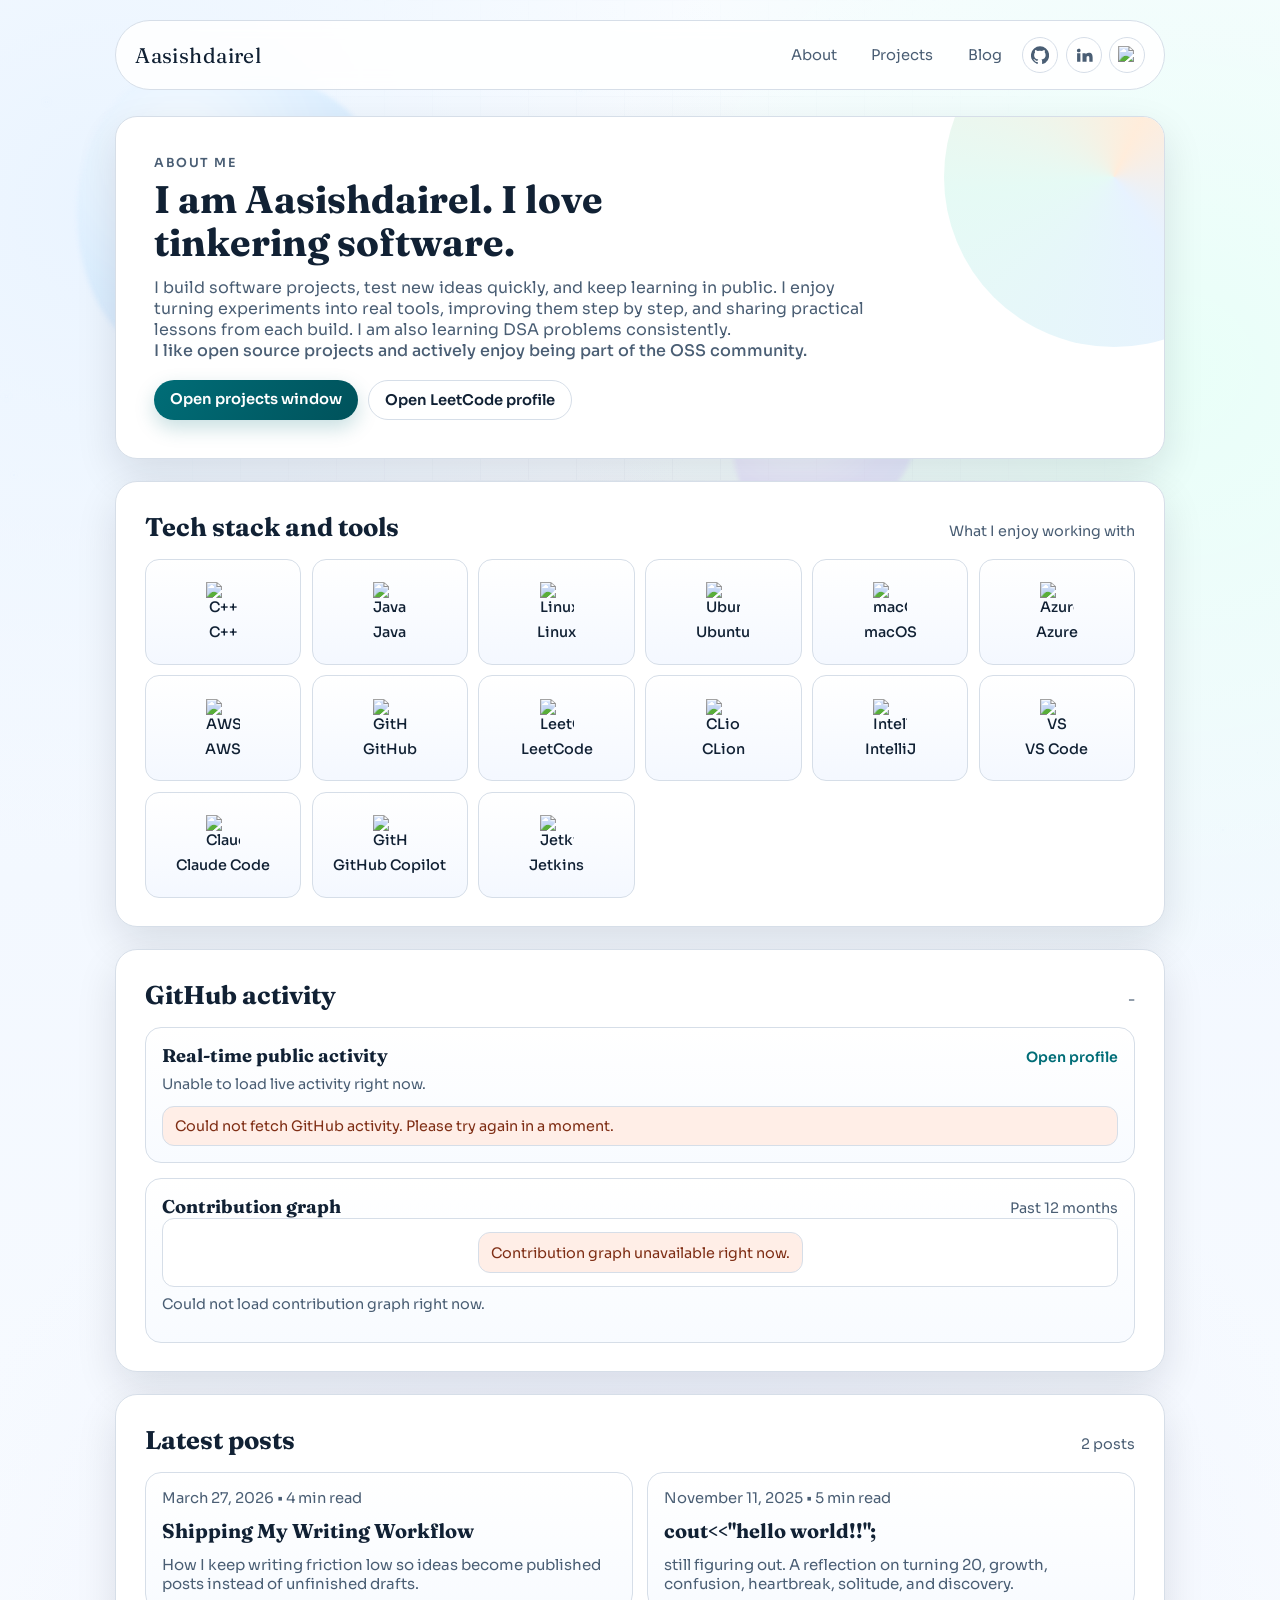
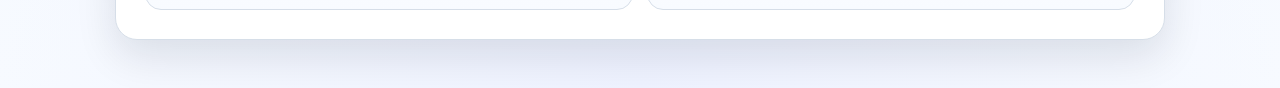
==== index.html @ b666dc1e "Initial portfolio and blog website" ====
<!doctype html>
<html lang="en">
  <head>
    <meta charset="UTF-8" />
    <meta name="viewport" content="width=device-width, initial-scale=1.0" />
    <title>Aasishdairel | Portfolio & Blog</title>
    <meta
      name="description"
      content="Aasishdairel - technology projects, experiments, blog writing, and learning DSA problems."
    />
    <link rel="preconnect" href="https://fonts.googleapis.com" />
    <link rel="preconnect" href="https://fonts.gstatic.com" crossorigin />
    <link
      href="https://fonts.googleapis.com/css2?family=Fraunces:opsz,wght@9..144,500;9..144,700&family=Sora:wght@400;500;600&display=swap"
      rel="stylesheet"
    />
    <link rel="icon" type="image/svg+xml" href="assets/favicon.svg" />
    <link rel="stylesheet" href="assets/styles.css" />
  </head>
  <body>
    <div class="bg-grid" aria-hidden="true"></div>
    <header class="site-header">
      <a class="brand" href="index.html">Aasishdairel</a>
      <div class="header-actions">
        <nav class="top-nav" aria-label="Main navigation">
          <a href="#about">About</a>
          <a href="projects.html" target="_blank" rel="noopener noreferrer">Projects</a>
          <a href="blog.html" target="_blank" rel="noopener noreferrer">Blog</a>
        </nav>
        <div class="profile-links" aria-label="Social profiles">
          <a
            class="icon-link"
            href="https://github.com/AasishDairelSahayaGrinspan"
            target="_blank"
            rel="noopener noreferrer"
            aria-label="GitHub profile"
            title="GitHub"
          >
            <svg viewBox="0 0 24 24" aria-hidden="true">
              <path d="M12 0.5a12 12 0 0 0-3.8 23.4c0.6 0.1 0.8-0.3 0.8-0.6v-2.1c-3.4 0.7-4.1-1.4-4.1-1.4-0.5-1.4-1.3-1.8-1.3-1.8-1.1-0.8 0.1-0.8 0.1-0.8 1.2 0.1 1.8 1.2 1.8 1.2 1.1 1.8 2.8 1.3 3.5 1 0.1-0.8 0.4-1.3 0.7-1.6-2.7-0.3-5.5-1.3-5.5-5.9 0-1.3 0.5-2.4 1.2-3.2-0.1-0.3-0.5-1.6 0.1-3.2 0 0 1-0.3 3.3 1.2a11.3 11.3 0 0 1 6 0c2.3-1.5 3.3-1.2 3.3-1.2 0.7 1.7 0.3 2.9 0.2 3.2 0.8 0.9 1.2 2 1.2 3.2 0 4.6-2.8 5.6-5.5 5.9 0.4 0.4 0.8 1.1 0.8 2.3v3.3c0 0.3 0.2 0.7 0.8 0.6A12 12 0 0 0 12 0.5z"/>
            </svg>
          </a>
          <a
            class="icon-link"
            href="https://linkedin.com/in/aasishdairel"
            target="_blank"
            rel="noopener noreferrer"
            aria-label="LinkedIn profile"
            title="LinkedIn"
          >
            <svg viewBox="0 0 24 24" aria-hidden="true">
              <path d="M4.98 3.5A2.49 2.49 0 1 0 5 8.48 2.49 2.49 0 0 0 4.98 3.5zM2.8 9.5h4.4V21H2.8V9.5zm7.2 0h4.2v1.6h0.1c0.6-1.1 2-2.2 4.1-2.2 4.3 0 5.1 2.8 5.1 6.4V21h-4.4v-5c0-1.2 0-2.8-1.7-2.8s-2 1.3-2 2.7V21H10V9.5z"/>
            </svg>
          </a>
          <a
            class="icon-link"
            href="https://leetcode.com/u/AasishDairel/"
            target="_blank"
            rel="noopener noreferrer"
            aria-label="LeetCode profile"
            title="LeetCode"
          >
            <img src="https://cdn.simpleicons.org/leetcode/112134" alt="LeetCode logo" loading="lazy" />
          </a>
        </div>
      </div>
    </header>

    <main class="page shell">
      <section id="about" class="hero reveal">
        <p class="eyebrow">About me</p>
        <h1>I am Aasishdairel. I love tinkering software.</h1>
        <p>
          I build software projects, test new ideas quickly, and keep learning in public. I enjoy turning experiments into real tools, improving them step by step, and sharing practical lessons from each build. I am also learning DSA problems consistently.
        </p>
        <p class="about-note">
          I like open source projects and actively enjoy being part of the OSS community.
        </p>
        <div class="hero-actions">
          <a class="hero-cta" href="projects.html" target="_blank" rel="noopener noreferrer">Open projects window</a>
          <a class="hero-cta ghost" href="https://leetcode.com/u/AasishDairel/" target="_blank" rel="noopener noreferrer">Open LeetCode profile</a>
        </div>
      </section>

      <section class="tech-stack-section reveal" aria-labelledby="tech-stack-title">
        <div class="section-title-row">
          <h2 id="tech-stack-title">Tech stack and tools</h2>
          <span class="post-count">What I enjoy working with</span>
        </div>
        <div class="stack-list" role="list" aria-label="Tech stack">
          <article class="stack-item" role="listitem">
            <img src="https://cdn.jsdelivr.net/gh/devicons/devicon/icons/cplusplus/cplusplus-original.svg" alt="C++ logo" loading="lazy" />
            <span>C++</span>
          </article>
          <article class="stack-item" role="listitem">
            <img src="https://cdn.jsdelivr.net/gh/devicons/devicon/icons/java/java-original.svg" alt="Java logo" loading="lazy" />
            <span>Java</span>
          </article>
          <article class="stack-item" role="listitem">
            <img src="https://cdn.jsdelivr.net/gh/devicons/devicon/icons/linux/linux-original.svg" alt="Linux logo" loading="lazy" />
            <span>Linux</span>
          </article>
          <article class="stack-item" role="listitem">
            <img src="https://cdn.jsdelivr.net/gh/devicons/devicon/icons/ubuntu/ubuntu-original.svg" alt="Ubuntu logo" loading="lazy" />
            <span>Ubuntu</span>
          </article>
          <article class="stack-item" role="listitem">
            <img src="https://cdn.jsdelivr.net/gh/devicons/devicon/icons/apple/apple-original.svg" alt="macOS logo" loading="lazy" />
            <span>macOS</span>
          </article>
          <article class="stack-item" role="listitem">
            <img src="https://cdn.jsdelivr.net/gh/devicons/devicon/icons/azure/azure-original.svg" alt="Azure logo" loading="lazy" />
            <span>Azure</span>
          </article>
          <article class="stack-item" role="listitem">
            <img src="https://upload.wikimedia.org/wikipedia/commons/9/93/Amazon_Web_Services_Logo.svg" alt="AWS logo" loading="lazy" />
            <span>AWS</span>
          </article>
          <article class="stack-item" role="listitem">
            <img src="https://cdn.jsdelivr.net/gh/devicons/devicon/icons/github/github-original.svg" alt="GitHub logo" loading="lazy" />
            <span>GitHub</span>
          </article>
          <article class="stack-item" role="listitem">
            <img src="https://cdn.simpleicons.org/leetcode" alt="LeetCode logo" loading="lazy" />
            <span>LeetCode</span>
          </article>
          <article class="stack-item" role="listitem">
            <img src="https://cdn.jsdelivr.net/gh/devicons/devicon/icons/clion/clion-original.svg" alt="CLion logo" loading="lazy" />
            <span>CLion</span>
          </article>
          <article class="stack-item" role="listitem">
            <img src="https://cdn.jsdelivr.net/gh/devicons/devicon/icons/intellij/intellij-original.svg" alt="IntelliJ IDEA logo" loading="lazy" />
            <span>IntelliJ</span>
          </article>
          <article class="stack-item" role="listitem">
            <img src="https://cdn.jsdelivr.net/gh/devicons/devicon/icons/vscode/vscode-original.svg" alt="VS Code logo" loading="lazy" />
            <span>VS Code</span>
          </article>
          <article class="stack-item" role="listitem">
            <img src="https://cdn.simpleicons.org/claude" alt="Claude Code logo" loading="lazy" />
            <span>Claude Code</span>
          </article>
          <article class="stack-item" role="listitem">
            <img src="https://cdn.simpleicons.org/githubcopilot" alt="GitHub Copilot logo" loading="lazy" />
            <span>GitHub Copilot</span>
          </article>
          <article class="stack-item" role="listitem">
            <img src="https://cdn.jsdelivr.net/gh/devicons/devicon/icons/jenkins/jenkins-original.svg" alt="Jetkins logo" loading="lazy" />
            <span>Jetkins</span>
          </article>
        </div>
      </section>

      <section class="github-section reveal" aria-labelledby="github-section-title">
        <div class="section-title-row">
          <h2 id="github-section-title">GitHub activity</h2>
          <span id="github-activity-total" class="post-count">-</span>
        </div>

        <div class="github-grid">
          <article class="github-card">
            <div class="github-card-head">
              <h3>Real-time public activity</h3>
              <a href="https://github.com/AasishDairelSahayaGrinspan" target="_blank" rel="noopener noreferrer">Open profile</a>
            </div>
            <p id="github-activity-status" class="github-status">Loading latest public GitHub events...</p>
            <ul id="github-activity-list" class="github-activity-list" aria-live="polite"></ul>
          </article>

          <article class="github-card">
            <div class="github-card-head">
              <h3>Contribution graph</h3>
              <span id="github-contrib-total" class="post-count">Past 12 months</span>
            </div>
            <div id="github-graph" class="github-graph" role="img" aria-label="GitHub contribution heatmap"></div>
            <p id="github-graph-status" class="github-status">Loading contribution graph...</p>
          </article>
        </div>
      </section>

      <section class="post-list-section reveal" aria-labelledby="latest-posts-title">
        <div class="section-title-row">
          <h2 id="latest-posts-title">Latest posts</h2>
          <span id="post-count" class="post-count"></span>
        </div>

        <div id="post-list" class="post-list" aria-live="polite"></div>
      </section>
    </main>

    <script src="assets/effects.js" defer></script>
    <script src="assets/blog.js" defer></script>
    <script src="assets/github-activity.js" defer></script>
  </body>
</html>
---- assets/styles.css ----
:root {
  --bg: #ffffff;
  --bg-soft: #f7f9fc;
  --ink: #112134;
  --ink-soft: #4a5e74;
  --accent: #006d77;
  --accent-2: #f28f3b;
  --line: #d6dee8;
  --card: #ffffff;
  --shadow: 0 16px 42px rgba(9, 22, 39, 0.11);
  --radius: 22px;
}

* {
  box-sizing: border-box;
}

html,
body {
  margin: 0;
  min-height: 100%;
}

body {
  font-family: "Sora", sans-serif;
  color: var(--ink);
  background: radial-gradient(circle at 8% 12%, #eaf4ff 0%, transparent 34%),
    radial-gradient(circle at 92% 22%, #e9fff8 0%, transparent 35%),
    radial-gradient(circle at 50% 100%, #eef2ff 0%, transparent 40%),
    linear-gradient(180deg, #f9fcff 0%, #f3f8ff 52%, #f8fbff 100%);
  overflow-x: hidden;
}

.bg-grid {
  position: fixed;
  inset: 0;
  background-image: linear-gradient(var(--line) 1px, transparent 1px),
    linear-gradient(90deg, var(--line) 1px, transparent 1px);
  background-size: 48px 48px;
  opacity: 0.2;
  mask-image: radial-gradient(circle at center, black, transparent 70%);
  pointer-events: none;
  z-index: -3;
}

.bg-stars {
  position: fixed;
  inset: 0;
  pointer-events: none;
  z-index: -2;
}

.bg-star {
  position: absolute;
  width: var(--star-size);
  height: var(--star-size);
  border-radius: 50%;
  background: radial-gradient(circle, #ffffff 0%, #d8ebff 65%, transparent 100%);
  box-shadow: 0 0 6px rgba(200, 226, 255, 0.7), 0 0 10px rgba(162, 208, 255, 0.38);
  opacity: 0.2;
  animation: star-twinkle var(--star-duration) ease-in-out infinite;
  animation-delay: var(--star-delay);
}

@keyframes star-twinkle {
  0%,
  100% {
    opacity: 0.14;
    transform: scale(0.9);
  }
  50% {
    opacity: 0.85;
    transform: scale(1.5);
  }
}

.bg-3d-scene {
  position: fixed;
  inset: 0;
  pointer-events: none;
  perspective: 1200px;
  transform-style: preserve-3d;
  z-index: -1;
  transition: transform 220ms ease-out;
  will-change: transform;
}

.bg-shape {
  position: absolute;
  width: var(--shape-size);
  height: var(--shape-size);
  opacity: 0.56;
  --shape-rotation: 0deg;
  animation: shape-drift var(--shape-duration) ease-in-out infinite;
  animation-delay: var(--shape-delay);
}

.bg-orb {
  border-radius: 40% 60% 65% 35% / 50% 35% 65% 50%;
  background: radial-gradient(circle at 35% 30%, #ffffff 0%, var(--shape-color) 55%, color-mix(in srgb, var(--shape-color), #b8d7ff 30%) 100%);
  filter: blur(2px);
}

.bg-prism {
  background: linear-gradient(135deg, color-mix(in srgb, var(--shape-color), #ffffff 35%) 0%, var(--shape-color) 45%, color-mix(in srgb, var(--shape-color), #9cc3ff 22%) 100%);
  border-radius: 22% 36% 20% 42%;
  box-shadow: inset -18px -16px 28px rgba(255, 255, 255, 0.45);
  --shape-rotation: 18deg;
}

.bg-ring {
  border-radius: 50%;
  border: 20px solid color-mix(in srgb, var(--shape-color), #ffffff 22%);
  background: radial-gradient(circle, transparent 42%, color-mix(in srgb, var(--shape-color), #ffffff 55%) 58%, transparent 64%);
  opacity: 0.42;
}

.bg-diamond {
  width: calc(var(--shape-size) * 0.82);
  height: calc(var(--shape-size) * 0.82);
  --shape-rotation: 45deg;
  border-radius: 16px;
  background: linear-gradient(145deg, color-mix(in srgb, var(--shape-color), #ffffff 58%) 0%, color-mix(in srgb, var(--shape-color), #8cb9ff 26%) 100%);
  box-shadow: 0 14px 28px rgba(76, 118, 166, 0.22);
}

@keyframes shape-drift {
  0% {
    transform: translate3d(0, 0, -30px) rotate(var(--shape-rotation));
  }
  50% {
    transform: translate3d(0, -22px, 36px) rotate(calc(var(--shape-rotation) + 14deg));
  }
  100% {
    transform: translate3d(0, 0, -30px) rotate(calc(var(--shape-rotation) + 360deg));
  }
}

.cursor-ready,
.cursor-ready a,
.cursor-ready button,
.cursor-ready input,
.cursor-ready textarea,
.cursor-ready select {
  cursor: none;
}

.cursor-dot,
.cursor-ring {
  position: fixed;
  top: 0;
  left: 0;
  pointer-events: none;
  z-index: 1000;
  opacity: 0;
  transform: translate3d(-100px, -100px, 0);
  transition: opacity 180ms ease;
  will-change: transform;
}

.cursor-dot {
  width: 8px;
  height: 8px;
  border-radius: 50%;
  background: #0c2c4e;
  margin-left: -4px;
  margin-top: -4px;
}

.cursor-ring {
  width: 34px;
  height: 34px;
  border-radius: 50%;
  border: 1.5px solid color-mix(in srgb, var(--accent), #1b395c 26%);
  margin-left: -17px;
  margin-top: -17px;
  transition: opacity 180ms ease, width 180ms ease, height 180ms ease, margin 180ms ease, border-color 180ms ease;
}

.cursor-dot.is-visible,
.cursor-ring.is-visible {
  opacity: 1;
}

.cursor-ring.is-hover {
  width: 46px;
  height: 46px;
  margin-left: -23px;
  margin-top: -23px;
  border-color: color-mix(in srgb, var(--accent-2), #db7d1d 22%);
}

.site-header {
  width: min(1050px, calc(100vw - 2.5rem));
  margin: 1.25rem auto 0;
  padding: 1rem 1.2rem;
  display: flex;
  align-items: center;
  justify-content: space-between;
  border: 1px solid var(--line);
  border-radius: 999px;
  background: color-mix(in oklab, white 88%, transparent);
  backdrop-filter: blur(8px);
}

.header-actions {
  display: flex;
  align-items: center;
  gap: 0.6rem;
}

.brand {
  font-family: "Fraunces", serif;
  font-size: 1.32rem;
  text-decoration: none;
  color: var(--ink);
  letter-spacing: 0.02em;
}

.tagline,
.back-link,
.post-meta {
  color: var(--ink-soft);
  font-size: 0.92rem;
}

.top-nav {
  display: flex;
  align-items: center;
  gap: 0.85rem;
}

.top-nav a {
  text-decoration: none;
  color: var(--ink-soft);
  font-size: 0.92rem;
  padding: 0.4rem 0.6rem;
  border-radius: 999px;
  border: 1px solid transparent;
  transition: border-color 140ms ease, color 140ms ease, background-color 140ms ease;
}

.top-nav a:hover {
  color: var(--ink);
  border-color: var(--line);
  background: var(--bg-soft);
}

.profile-links {
  display: flex;
  align-items: center;
  gap: 0.45rem;
}

.icon-link {
  width: 36px;
  height: 36px;
  display: inline-flex;
  align-items: center;
  justify-content: center;
  border-radius: 999px;
  border: 1px solid var(--line);
  color: var(--ink-soft);
  background: white;
  text-decoration: none;
}

.icon-link svg {
  width: 18px;
  height: 18px;
  fill: currentColor;
}

.icon-link img {
  width: 18px;
  height: 18px;
  object-fit: contain;
}

.icon-link:hover {
  color: var(--ink);
  border-color: var(--accent);
  background: var(--bg-soft);
}

.back-link {
  text-decoration: none;
  border-bottom: 1px dashed var(--accent-2);
  padding-bottom: 0.12rem;
}

.shell {
  width: min(1050px, calc(100vw - 2.5rem));
  margin: 1.6rem auto 3rem;
}

.hero,
.post-list-section,
.post-shell {
  border: 1px solid var(--line);
  border-radius: var(--radius);
  background: var(--card);
  box-shadow: var(--shadow);
}

.hero {
  padding: clamp(1.5rem, 3vw, 2.6rem);
  position: relative;
  isolation: isolate;
  overflow: clip;
}

.hero::after {
  content: "";
  position: absolute;
  right: -120px;
  top: -110px;
  width: 340px;
  height: 340px;
  background: conic-gradient(from 145deg, #e1efff, #dff9f2, #ffe8d2, #e1efff);
  border-radius: 50%;
  opacity: 0.8;
  z-index: -1;
}

.eyebrow {
  margin: 0;
  font-size: 0.78rem;
  letter-spacing: 0.12em;
  text-transform: uppercase;
  color: var(--accent);
  font-weight: 600;
}

.hero h1 {
  font-family: "Fraunces", serif;
  margin: 0.45rem 0 0.8rem;
  font-size: clamp(1.7rem, 3vw, 3rem);
  line-height: 1.12;
  max-width: 22ch;
}

.hero p {
  margin: 0;
  max-width: 62ch;
  color: var(--ink-soft);
}

.about-note {
  margin-top: 0.8rem;
  font-weight: 500;
  color: var(--ink);
}

.hero-cta {
  margin-top: 1.2rem;
  display: inline-flex;
  text-decoration: none;
  color: white;
  background: linear-gradient(120deg, var(--accent) 0%, #00525b 100%);
  border-radius: 999px;
  padding: 0.62rem 1rem;
  font-size: 0.92rem;
  font-weight: 600;
  box-shadow: 0 8px 20px rgba(0, 109, 119, 0.22);
}

.hero-actions {
  margin-top: 1.2rem;
  display: flex;
  flex-wrap: wrap;
  gap: 0.6rem;
}

.hero-actions .hero-cta {
  margin-top: 0;
}

.hero-cta.ghost {
  color: var(--ink);
  background: white;
  border: 1px solid var(--line);
  box-shadow: none;
}

.projects-section {
  margin-top: 1.35rem;
  padding: clamp(1.1rem, 2.5vw, 1.8rem);
  border: 1px solid var(--line);
  border-radius: var(--radius);
  background: var(--card);
  box-shadow: var(--shadow);
}

.tech-stack-section {
  margin-top: 1.35rem;
  padding: clamp(1.1rem, 2.5vw, 1.8rem);
  border: 1px solid var(--line);
  border-radius: var(--radius);
  background: var(--card);
  box-shadow: var(--shadow);
}

.github-section {
  margin-top: 1.35rem;
  padding: clamp(1.1rem, 2.5vw, 1.8rem);
  border: 1px solid var(--line);
  border-radius: var(--radius);
  background: var(--card);
  box-shadow: var(--shadow);
}

.github-grid {
  margin-top: 1rem;
  display: grid;
  grid-template-columns: 1fr;
  gap: 0.95rem;
}

.github-card {
  border: 1px solid var(--line);
  border-radius: 16px;
  padding: 1rem;
  background: linear-gradient(180deg, #ffffff 0%, #f8fbff 100%);
}

.github-card-head {
  display: flex;
  justify-content: space-between;
  align-items: baseline;
  gap: 0.75rem;
}

.github-card-head h3 {
  margin: 0;
  font-family: "Fraunces", serif;
  font-size: 1.15rem;
}

.github-card-head a {
  color: var(--accent);
  font-size: 0.88rem;
  text-decoration: none;
  font-weight: 600;
}

.github-status {
  margin: 0.5rem 0 0.8rem;
  color: var(--ink-soft);
  font-size: 0.9rem;
}

.github-activity-list {
  list-style: none;
  margin: 0;
  padding: 0;
  display: grid;
  gap: 0.55rem;
}

.gh-item,
.gh-item-error {
  border: 1px solid var(--line);
  border-radius: 12px;
  background: white;
  padding: 0.65rem 0.75rem;
}

.gh-item p,
.gh-item-error {
  margin: 0;
  color: var(--ink);
  font-size: 0.9rem;
}

.gh-item a {
  display: inline-block;
  margin-top: 0.25rem;
  text-decoration: none;
  color: var(--accent);
  font-size: 0.82rem;
}

.gh-item span {
  display: block;
  margin-top: 0.18rem;
  color: var(--ink-soft);
  font-size: 0.78rem;
}

.gh-item-error {
  color: #7f2e15;
  background: #ffeee7;
}

.github-graph {
  width: 100%;
  border-radius: 12px;
  border: 1px solid var(--line);
  background: white;
  padding: 0.8rem;
  overflow-x: auto;
  display: grid;
  justify-items: center;
}

.gh-heatmap {
  display: grid;
  grid-template-rows: repeat(7, 11px);
  grid-auto-flow: column;
  grid-auto-columns: 11px;
  gap: 3px;
  width: max-content;
  margin: 0 auto;
}

.gh-day {
  width: 11px;
  height: 11px;
  border-radius: 2px;
  border: 1px solid rgba(27, 57, 92, 0.08);
}

.gh-l0 {
  background: #ebedf0;
}

.gh-l1 {
  background: #9be9a8;
}

.gh-l2 {
  background: #40c463;
}

.gh-l3 {
  background: #30a14e;
}

.gh-l4 {
  background: #216e39;
}

.stack-list {
  margin-top: 1rem;
  display: grid;
  grid-template-columns: repeat(auto-fit, minmax(140px, 1fr));
  gap: 0.65rem;
}

.stack-item {
  display: flex;
  flex-direction: column;
  align-items: center;
  justify-content: center;
  gap: 0.55rem;
  border: 1px solid var(--line);
  border-radius: 14px;
  padding: 0.85rem 0.75rem;
  font-size: 0.9rem;
  color: var(--ink);
  background: linear-gradient(180deg, #ffffff 0%, #f4f8ff 100%);
  font-weight: 500;
  text-align: center;
  min-height: 106px;
}

.stack-item img {
  width: 34px;
  height: 34px;
  object-fit: contain;
}

.stack-item span {
  line-height: 1.1;
}

.project-grid {
  margin-top: 1rem;
  display: grid;
  grid-template-columns: repeat(auto-fit, minmax(220px, 1fr));
  gap: 0.9rem;
}

.project-card {
  border: 1px solid var(--line);
  border-radius: 16px;
  padding: 1rem;
  background: linear-gradient(180deg, #ffffff 0%, #f8fbff 100%);
  display: grid;
  gap: 0.75rem;
}

.project-card h3 {
  margin: 0;
  font-family: "Fraunces", serif;
  font-size: 1.2rem;
}

.project-card p {
  margin: 0;
  font-size: 0.92rem;
  color: var(--ink-soft);
}

.project-card a {
  color: var(--accent);
  text-decoration: none;
  font-size: 0.9rem;
  font-weight: 600;
}

.github-link {
  display: inline-flex;
  align-items: center;
  gap: 0.4rem;
}

.github-link svg {
  width: 17px;
  height: 17px;
  fill: currentColor;
}

.project-card a:hover {
  color: #055961;
}

.post-list-section {
  margin-top: 1.35rem;
  padding: clamp(1.1rem, 2.5vw, 1.8rem);
}

.section-title-row {
  display: flex;
  justify-content: space-between;
  align-items: baseline;
  gap: 1rem;
}

.section-title-row h2 {
  margin: 0;
  font-family: "Fraunces", serif;
  font-size: clamp(1.2rem, 2vw, 1.8rem);
}

.post-count {
  color: var(--ink-soft);
  font-size: 0.9rem;
}

.post-list {
  margin-top: 1rem;
  display: grid;
  grid-template-columns: repeat(auto-fit, minmax(240px, 1fr));
  gap: 0.9rem;
}

.post-card {
  border: 1px solid var(--line);
  border-radius: 16px;
  padding: 1rem;
  background: linear-gradient(180deg, #ffffff 0%, #f8fbff 100%);
  text-decoration: none;
  color: inherit;
  display: grid;
  gap: 0.75rem;
  transform: translateY(8px);
  opacity: 0;
  animation: card-in 0.45s ease forwards;
}

.post-card:hover {
  border-color: var(--accent-2);
}

.post-card h3 {
  margin: 0;
  font-family: "Fraunces", serif;
  font-size: 1.25rem;
  line-height: 1.2;
}

.post-excerpt {
  margin: 0;
  color: var(--ink-soft);
  font-size: 0.94rem;
}

.post-meta {
  margin: 0;
}

.post-shell {
  padding: clamp(1.2rem, 3vw, 2.4rem);
}

.post-title {
  margin: 0.35rem 0 1rem;
  font-family: "Fraunces", serif;
  font-size: clamp(1.7rem, 4vw, 3rem);
  line-height: 1.08;
}

.post-content {
  color: var(--ink);
  line-height: 1.75;
  font-size: 1.02rem;
}

.post-content h2,
.post-content h3 {
  font-family: "Fraunces", serif;
  line-height: 1.2;
  margin-top: 1.7em;
}

.post-content code {
  background: #eef4fc;
  padding: 0.12rem 0.3rem;
  border-radius: 6px;
}

.post-content pre {
  background: #f8fbff;
  border: 1px solid var(--line);
  border-radius: 12px;
  padding: 1rem;
  overflow-x: auto;
}

.post-content blockquote {
  border-left: 4px solid var(--accent);
  margin-left: 0;
  padding-left: 0.9rem;
  color: var(--ink-soft);
}

.error-text {
  color: #8f2d0f;
  background: #ffe6dc;
  border: 1px solid #f2b7a3;
  border-radius: 12px;
  padding: 0.75rem;
}

.reveal {
  opacity: 0;
  transform: translateY(14px);
  animation: reveal 0.55s ease forwards;
}

@keyframes reveal {
  to {
    opacity: 1;
    transform: translateY(0);
  }
}

@keyframes card-in {
  to {
    opacity: 1;
    transform: translateY(0);
  }
}

@media (max-width: 760px) {
  .site-header {
    border-radius: 18px;
    padding: 0.9rem;
    flex-wrap: wrap;
    row-gap: 0.45rem;
  }

  .top-nav {
    width: 100%;
    justify-content: flex-start;
    flex-wrap: wrap;
  }

  .header-actions {
    width: 100%;
    flex-direction: column;
    align-items: flex-start;
    gap: 0.5rem;
  }

  .profile-links {
    width: 100%;
  }

  .post-list,
  .project-grid {
    grid-template-columns: 1fr;
  }

  .stack-list {
    gap: 0.55rem;
    grid-template-columns: repeat(3, minmax(0, 1fr));
  }
}
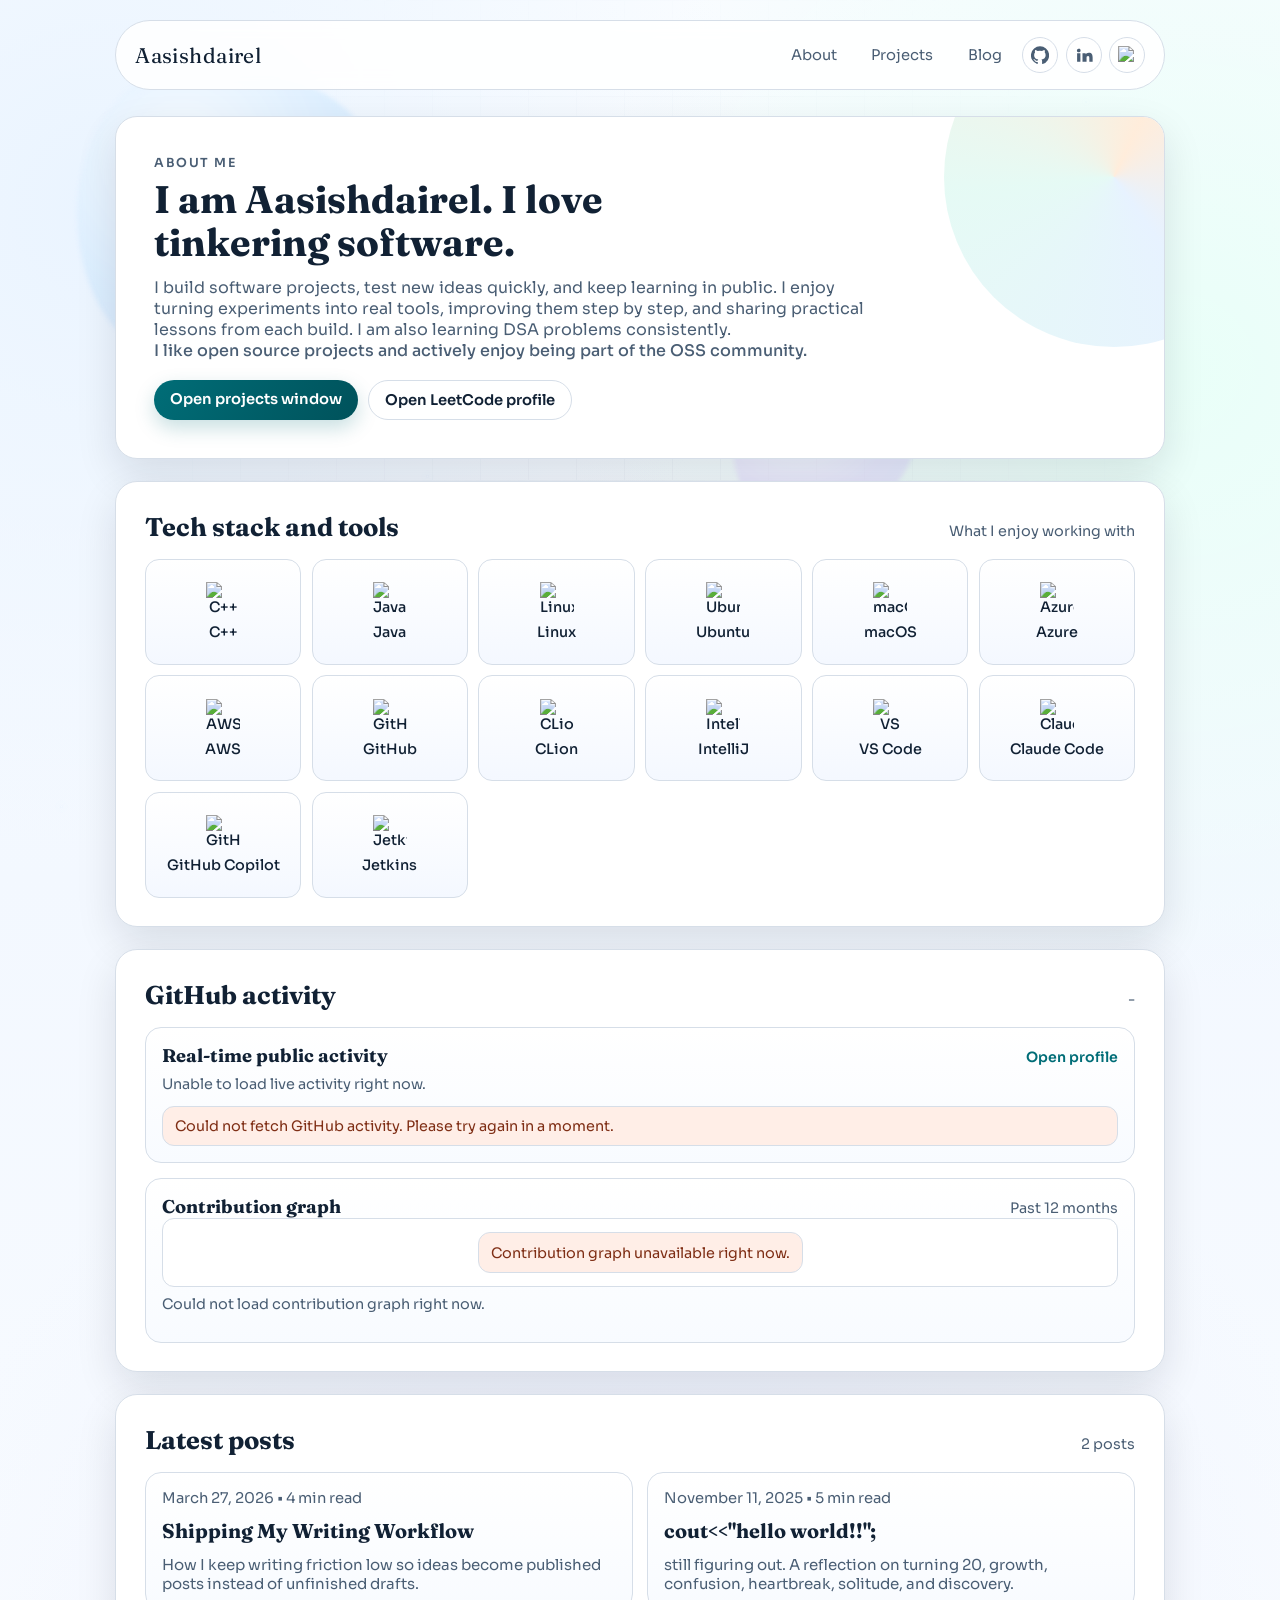
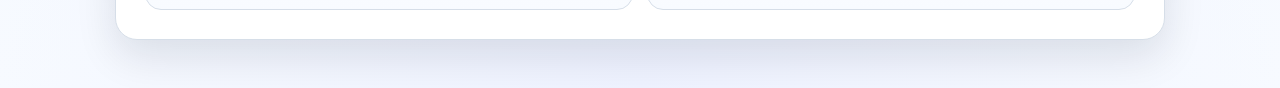
==== commit bbdeb440: "Update blog navigation and refine homepage stack" ====
--- a/index.html
+++ b/index.html
@@ -121,10 +121,6 @@
             <span>GitHub</span>
           </article>
           <article class="stack-item" role="listitem">
-            <img src="https://cdn.simpleicons.org/leetcode" alt="LeetCode logo" loading="lazy" />
-            <span>LeetCode</span>
-          </article>
-          <article class="stack-item" role="listitem">
             <img src="https://cdn.jsdelivr.net/gh/devicons/devicon/icons/clion/clion-original.svg" alt="CLion logo" loading="lazy" />
             <span>CLion</span>
           </article>
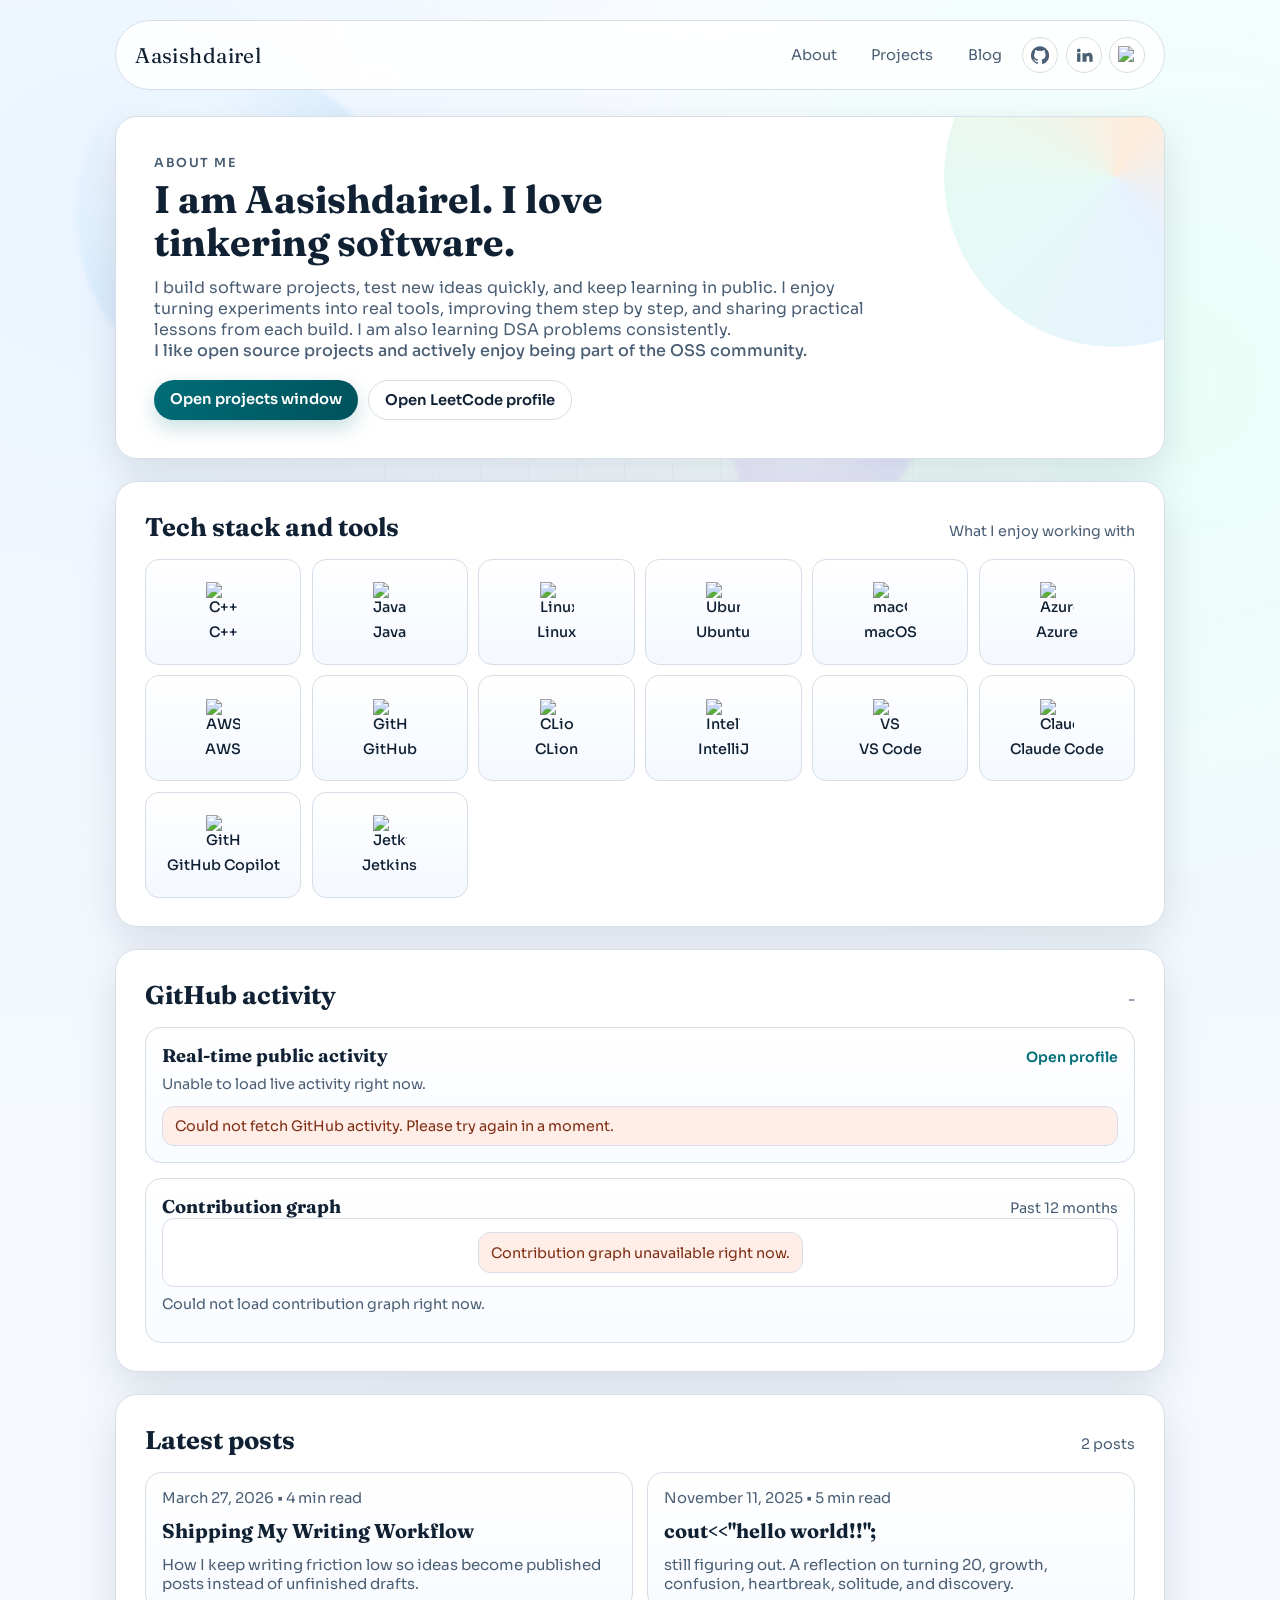
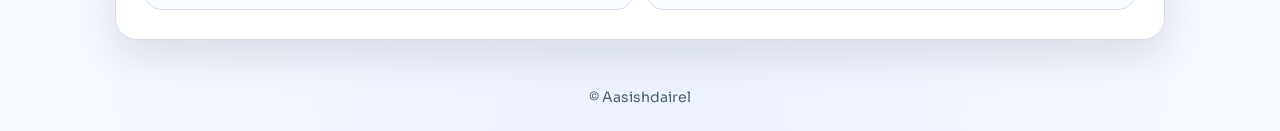
==== commit d17193f1: "Add copyright footer across pages" ====
--- a/index.html
+++ b/index.html
@@ -184,6 +184,8 @@
       </section>
     </main>
 
+    <footer class="site-footer shell">&copy; Aasishdairel</footer>
+
     <script src="assets/effects.js" defer></script>
     <script src="assets/blog.js" defer></script>
     <script src="assets/github-activity.js" defer></script>
--- a/assets/styles.css
+++ b/assets/styles.css
@@ -294,6 +294,14 @@
   margin: 1.6rem auto 3rem;
 }
 
+.site-footer {
+  margin-top: 0.5rem;
+  margin-bottom: 1.6rem;
+  text-align: center;
+  color: var(--ink-soft);
+  font-size: 0.88rem;
+}
+
 .hero,
 .post-list-section,
 .post-shell {
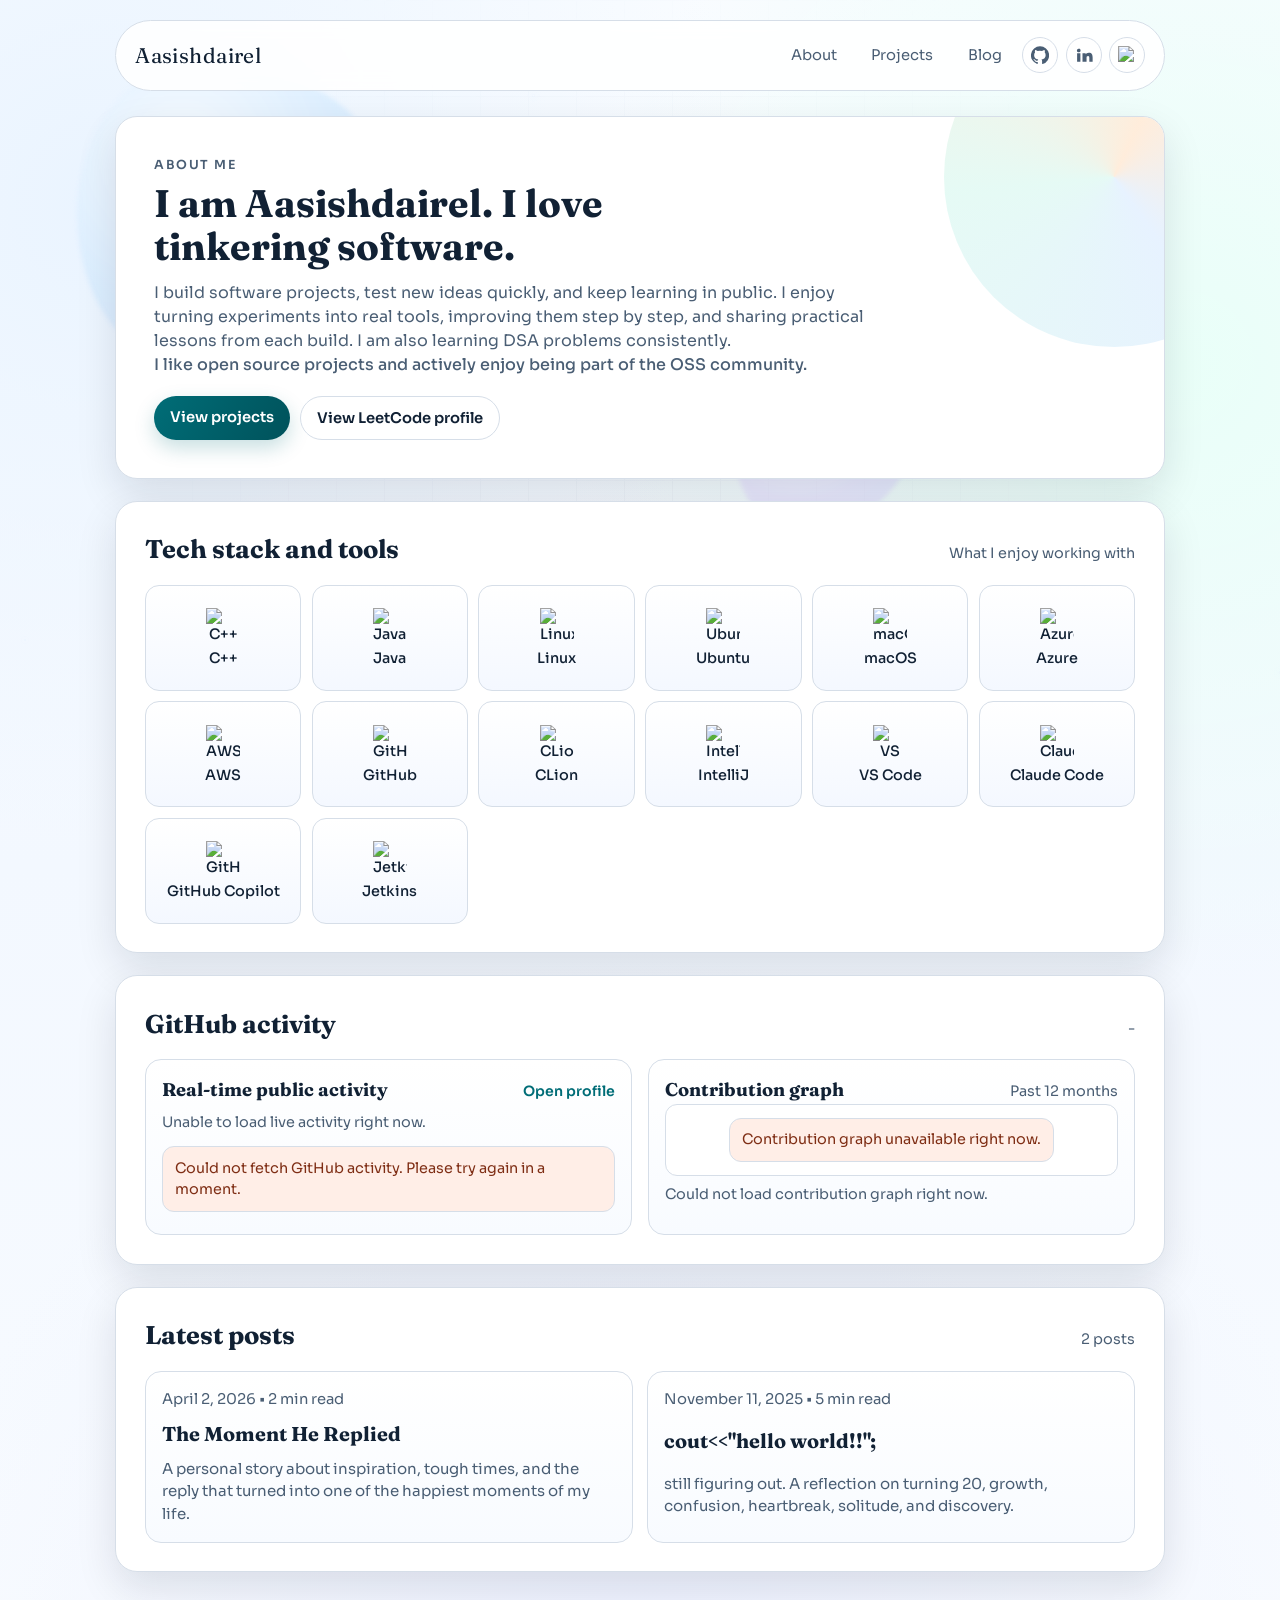
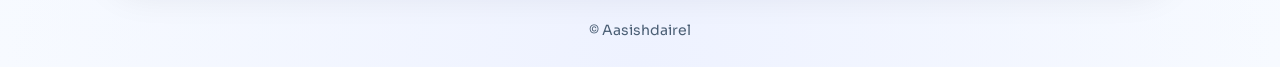
==== commit fcaa7394: "Fix navigation behavior and improve responsive layout" ====
--- a/index.html
+++ b/index.html
@@ -24,15 +24,13 @@
       <div class="header-actions">
         <nav class="top-nav" aria-label="Main navigation">
           <a href="#about">About</a>
-          <a href="projects.html" target="_blank" rel="noopener noreferrer">Projects</a>
-          <a href="blog.html" target="_blank" rel="noopener noreferrer">Blog</a>
+          <a href="projects.html">Projects</a>
+          <a href="blog.html">Blog</a>
         </nav>
         <div class="profile-links" aria-label="Social profiles">
           <a
             class="icon-link"
             href="https://github.com/AasishDairelSahayaGrinspan"
-            target="_blank"
-            rel="noopener noreferrer"
             aria-label="GitHub profile"
             title="GitHub"
           >
@@ -43,8 +41,6 @@
           <a
             class="icon-link"
             href="https://linkedin.com/in/aasishdairel"
-            target="_blank"
-            rel="noopener noreferrer"
             aria-label="LinkedIn profile"
             title="LinkedIn"
           >
@@ -55,8 +51,6 @@
           <a
             class="icon-link"
             href="https://leetcode.com/u/AasishDairel/"
-            target="_blank"
-            rel="noopener noreferrer"
             aria-label="LeetCode profile"
             title="LeetCode"
           >
@@ -77,8 +71,8 @@
           I like open source projects and actively enjoy being part of the OSS community.
         </p>
         <div class="hero-actions">
-          <a class="hero-cta" href="projects.html" target="_blank" rel="noopener noreferrer">Open projects window</a>
-          <a class="hero-cta ghost" href="https://leetcode.com/u/AasishDairel/" target="_blank" rel="noopener noreferrer">Open LeetCode profile</a>
+          <a class="hero-cta" href="projects.html">View projects</a>
+          <a class="hero-cta ghost" href="https://leetcode.com/u/AasishDairel/">View LeetCode profile</a>
         </div>
       </section>
 
@@ -157,7 +151,7 @@
           <article class="github-card">
             <div class="github-card-head">
               <h3>Real-time public activity</h3>
-              <a href="https://github.com/AasishDairelSahayaGrinspan" target="_blank" rel="noopener noreferrer">Open profile</a>
+              <a href="https://github.com/AasishDairelSahayaGrinspan" rel="noopener noreferrer">Open profile</a>
             </div>
             <p id="github-activity-status" class="github-status">Loading latest public GitHub events...</p>
             <ul id="github-activity-list" class="github-activity-list" aria-live="polite"></ul>
--- a/assets/styles.css
+++ b/assets/styles.css
@@ -19,16 +19,29 @@
 body {
   margin: 0;
   min-height: 100%;
+  width: 100%;
+}
+
+html {
+  -webkit-text-size-adjust: 100%;
 }
 
 body {
   font-family: "Sora", sans-serif;
+  line-height: 1.5;
   color: var(--ink);
   background: radial-gradient(circle at 8% 12%, #eaf4ff 0%, transparent 34%),
     radial-gradient(circle at 92% 22%, #e9fff8 0%, transparent 35%),
     radial-gradient(circle at 50% 100%, #eef2ff 0%, transparent 40%),
     linear-gradient(180deg, #f9fcff 0%, #f3f8ff 52%, #f8fbff 100%);
   overflow-x: hidden;
+}
+
+img,
+svg,
+video,
+canvas {
+  max-width: 100%;
 }
 
 .bg-grid {
@@ -191,7 +204,7 @@
 }
 
 .site-header {
-  width: min(1050px, calc(100vw - 2.5rem));
+  width: min(1050px, calc(100vw - clamp(1rem, 4vw, 2.5rem)));
   margin: 1.25rem auto 0;
   padding: 1rem 1.2rem;
   display: flex;
@@ -207,6 +220,8 @@
   display: flex;
   align-items: center;
   gap: 0.6rem;
+  flex-wrap: wrap;
+  justify-content: flex-end;
 }
 
 .brand {
@@ -228,9 +243,12 @@
   display: flex;
   align-items: center;
   gap: 0.85rem;
+  flex-wrap: wrap;
 }
 
 .top-nav a {
+  display: inline-flex;
+  align-items: center;
   text-decoration: none;
   color: var(--ink-soft);
   font-size: 0.92rem;
@@ -250,11 +268,13 @@
   display: flex;
   align-items: center;
   gap: 0.45rem;
+  flex-wrap: wrap;
 }
 
 .icon-link {
   width: 36px;
   height: 36px;
+  flex: 0 0 auto;
   display: inline-flex;
   align-items: center;
   justify-content: center;
@@ -290,7 +310,7 @@
 }
 
 .shell {
-  width: min(1050px, calc(100vw - 2.5rem));
+  width: min(1050px, calc(100vw - clamp(1rem, 4vw, 2.5rem)));
   margin: 1.6rem auto 3rem;
 }
 
@@ -421,7 +441,7 @@
 .github-grid {
   margin-top: 1rem;
   display: grid;
-  grid-template-columns: 1fr;
+  grid-template-columns: repeat(auto-fit, minmax(280px, 1fr));
   gap: 0.95rem;
 }
 
@@ -437,6 +457,7 @@
   justify-content: space-between;
   align-items: baseline;
   gap: 0.75rem;
+  flex-wrap: wrap;
 }
 
 .github-card-head h3 {
@@ -479,6 +500,7 @@
   margin: 0;
   color: var(--ink);
   font-size: 0.9rem;
+  overflow-wrap: anywhere;
 }
 
 .gh-item a {
@@ -586,7 +608,7 @@
 .project-grid {
   margin-top: 1rem;
   display: grid;
-  grid-template-columns: repeat(auto-fit, minmax(220px, 1fr));
+  grid-template-columns: repeat(auto-fit, minmax(240px, 1fr));
   gap: 0.9rem;
 }
 
@@ -644,6 +666,7 @@
   justify-content: space-between;
   align-items: baseline;
   gap: 1rem;
+  flex-wrap: wrap;
 }
 
 .section-title-row h2 {
@@ -660,7 +683,7 @@
 .post-list {
   margin-top: 1rem;
   display: grid;
-  grid-template-columns: repeat(auto-fit, minmax(240px, 1fr));
+  grid-template-columns: repeat(auto-fit, minmax(260px, 1fr));
   gap: 0.9rem;
 }
 
@@ -676,6 +699,7 @@
   transform: translateY(8px);
   opacity: 0;
   animation: card-in 0.45s ease forwards;
+  min-width: 0;
 }
 
 .post-card:hover {
@@ -716,6 +740,15 @@
   font-size: 1.02rem;
 }
 
+.post-content img {
+  display: block;
+  max-width: 100%;
+  height: auto;
+  margin: 1.2rem auto;
+  border-radius: 16px;
+  box-shadow: 0 12px 30px rgba(9, 22, 39, 0.12);
+}
+
 .post-content h2,
 .post-content h3 {
   font-family: "Fraunces", serif;
@@ -735,6 +768,7 @@
   border-radius: 12px;
   padding: 1rem;
   overflow-x: auto;
+  -webkit-overflow-scrolling: touch;
 }
 
 .post-content blockquote {
@@ -807,3 +841,77 @@
     grid-template-columns: repeat(3, minmax(0, 1fr));
   }
 }
+
+@media (max-width: 560px) {
+  .site-header {
+    margin-top: 0.9rem;
+    padding: 0.75rem;
+  }
+
+  .brand {
+    font-size: 1.14rem;
+  }
+
+  .top-nav {
+    gap: 0.5rem;
+  }
+
+  .top-nav a {
+    font-size: 0.86rem;
+    padding: 0.36rem 0.52rem;
+  }
+
+  .icon-link {
+    width: 34px;
+    height: 34px;
+  }
+
+  .stack-list {
+    grid-template-columns: repeat(2, minmax(0, 1fr));
+  }
+
+  .post-content {
+    font-size: 0.97rem;
+  }
+}
+
+@media (max-height: 560px) and (orientation: landscape) {
+  .site-header {
+    margin-top: 0.6rem;
+    padding: 0.72rem 0.95rem;
+  }
+
+  .shell {
+    margin-top: 1rem;
+    margin-bottom: 1.5rem;
+  }
+
+  .hero,
+  .post-list-section,
+  .post-shell,
+  .projects-section,
+  .tech-stack-section,
+  .github-section {
+    padding: 1rem;
+  }
+
+  .bg-shape {
+    opacity: 0.4;
+  }
+}
+
+@media (prefers-reduced-motion: reduce) {
+  *,
+  *::before,
+  *::after {
+    animation: none !important;
+    transition: none !important;
+    scroll-behavior: auto !important;
+  }
+
+  .reveal,
+  .post-card {
+    opacity: 1;
+    transform: none;
+  }
+}
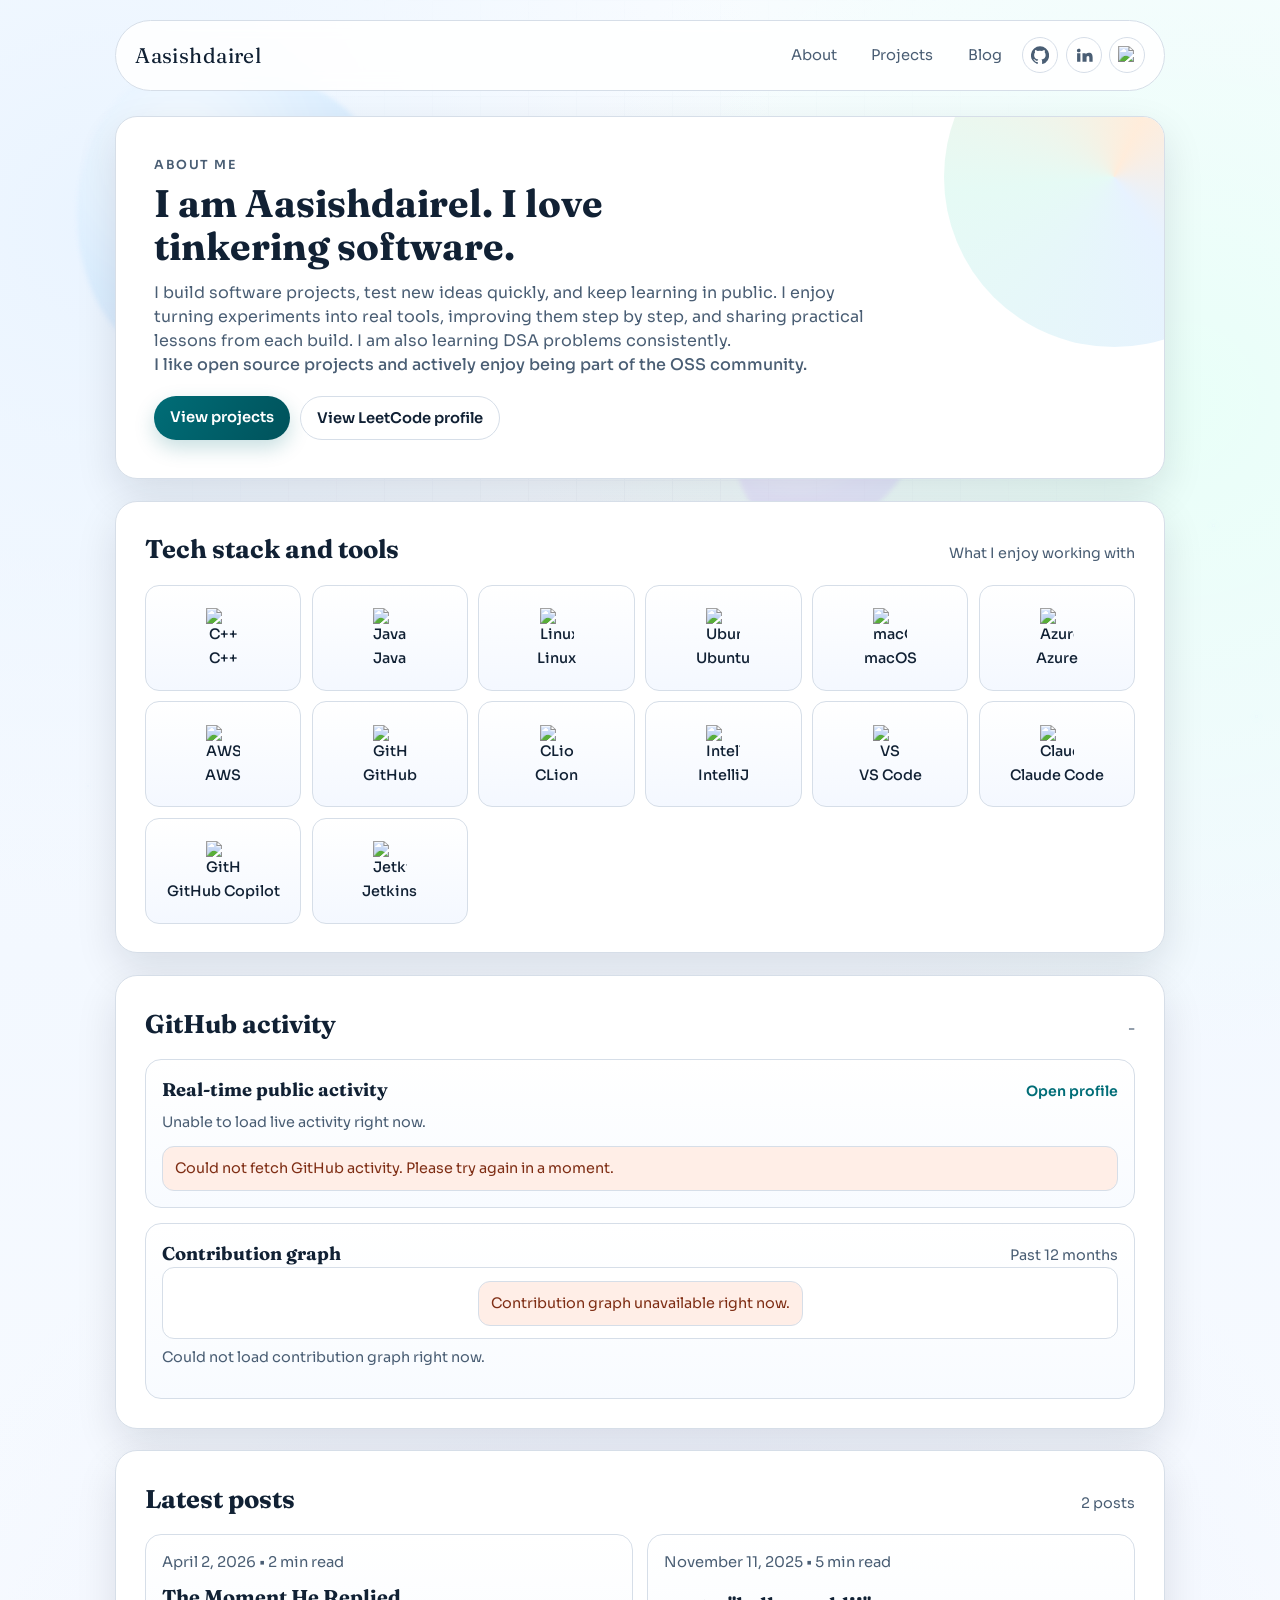
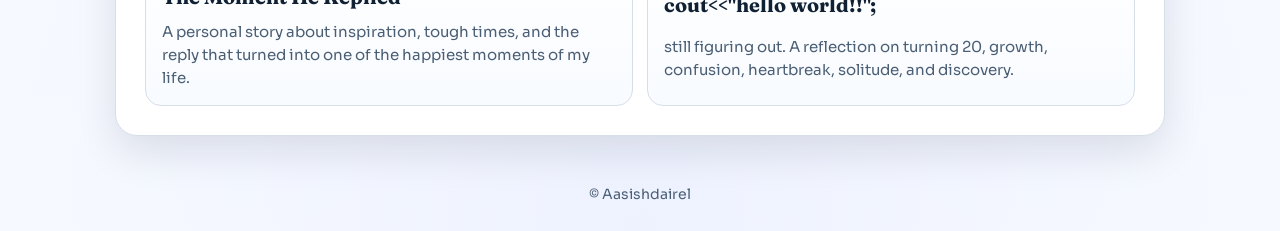
==== commit b9b086ff: "Update favicon to classic AD monogram" ====
--- a/index.html
+++ b/index.html
@@ -14,7 +14,7 @@
       href="https://fonts.googleapis.com/css2?family=Fraunces:opsz,wght@9..144,500;9..144,700&family=Sora:wght@400;500;600&display=swap"
       rel="stylesheet"
     />
-    <link rel="icon" type="image/svg+xml" href="assets/favicon.svg" />
+    <link rel="icon" type="image/svg+xml" href="assets/favicon.svg?v=3" />
     <link rel="stylesheet" href="assets/styles.css" />
   </head>
   <body>
--- a/assets/styles.css
+++ b/assets/styles.css
@@ -441,7 +441,7 @@
 .github-grid {
   margin-top: 1rem;
   display: grid;
-  grid-template-columns: repeat(auto-fit, minmax(280px, 1fr));
+  grid-template-columns: 1fr;
   gap: 0.95rem;
 }
 
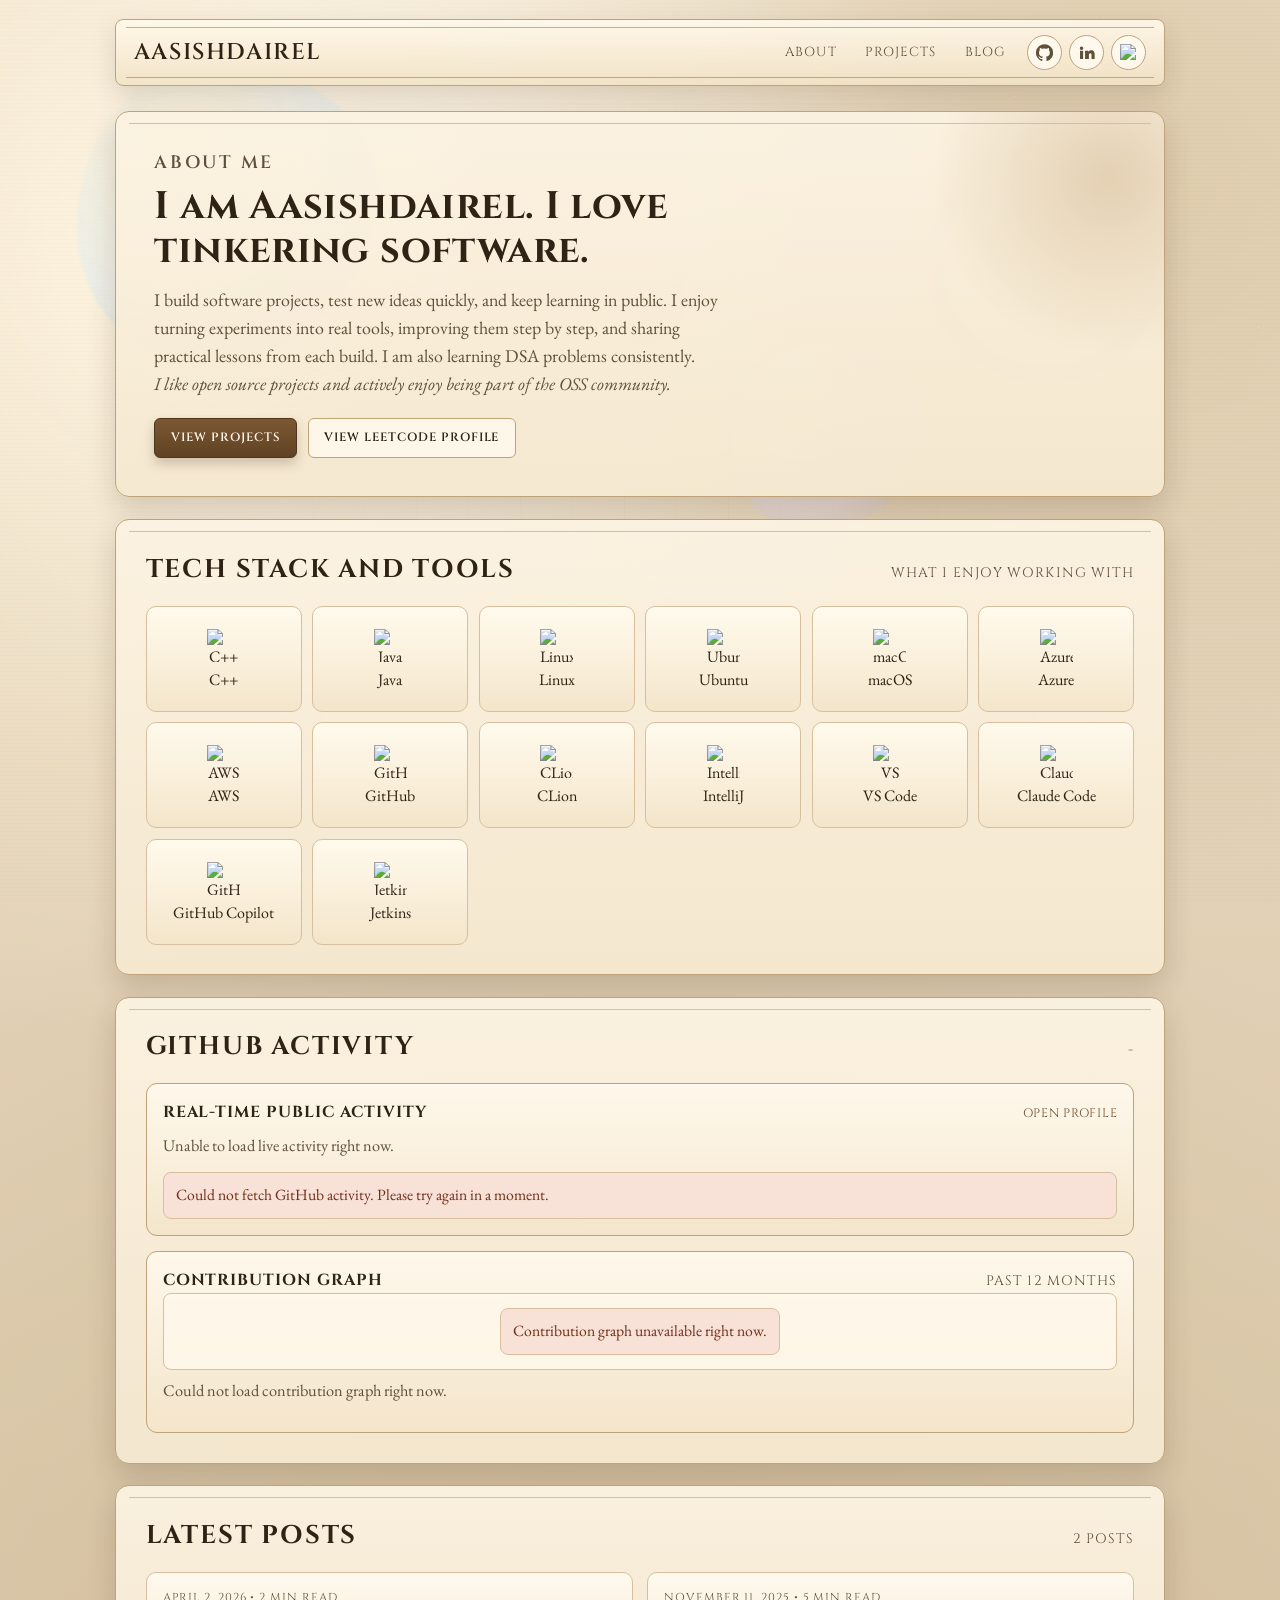
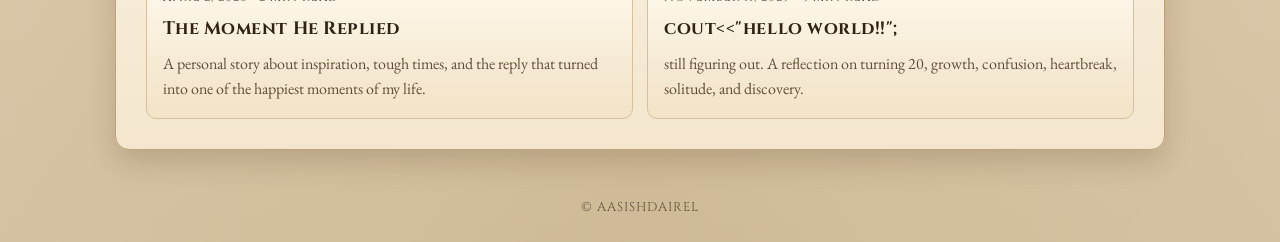
==== commit 8b45e7c2: "Rebuild site with vintage classic visual theme" ====
--- a/index.html
+++ b/index.html
@@ -11,7 +11,7 @@
     <link rel="preconnect" href="https://fonts.googleapis.com" />
     <link rel="preconnect" href="https://fonts.gstatic.com" crossorigin />
     <link
-      href="https://fonts.googleapis.com/css2?family=Fraunces:opsz,wght@9..144,500;9..144,700&family=Sora:wght@400;500;600&display=swap"
+      href="https://fonts.googleapis.com/css2?family=Cinzel:wght@500;600;700&family=EB+Garamond:ital,wght@0,400;0,500;0,600;1,400&display=swap"
       rel="stylesheet"
     />
     <link rel="icon" type="image/svg+xml" href="assets/favicon.svg?v=3" />
--- a/assets/styles.css
+++ b/assets/styles.css
@@ -1,14 +1,17 @@
 :root {
-  --bg: #ffffff;
-  --bg-soft: #f7f9fc;
-  --ink: #112134;
-  --ink-soft: #4a5e74;
-  --accent: #006d77;
-  --accent-2: #f28f3b;
-  --line: #d6dee8;
-  --card: #ffffff;
-  --shadow: 0 16px 42px rgba(9, 22, 39, 0.11);
-  --radius: 22px;
+  --bg: #e6d9c2;
+  --bg-soft: #f3e9d8;
+  --bg-inkwash: #d6c5a7;
+  --ink: #2f2315;
+  --ink-soft: #5f5039;
+  --accent: #6d4f2d;
+  --accent-2: #9c7641;
+  --line: #bea27a;
+  --line-soft: #d5bf9e;
+  --card: #f8efdf;
+  --card-strong: #f4e5ce;
+  --radius: 14px;
+  --shadow: 0 12px 28px rgba(61, 39, 18, 0.18);
 }
 
 * {
@@ -27,14 +30,42 @@
 }
 
 body {
-  font-family: "Sora", sans-serif;
-  line-height: 1.5;
+  position: relative;
+  overflow-x: hidden;
   color: var(--ink);
-  background: radial-gradient(circle at 8% 12%, #eaf4ff 0%, transparent 34%),
-    radial-gradient(circle at 92% 22%, #e9fff8 0%, transparent 35%),
-    radial-gradient(circle at 50% 100%, #eef2ff 0%, transparent 40%),
-    linear-gradient(180deg, #f9fcff 0%, #f3f8ff 52%, #f8fbff 100%);
-  overflow-x: hidden;
+  font-family: "EB Garamond", "Times New Roman", serif;
+  line-height: 1.56;
+  background:
+    radial-gradient(circle at 12% 14%, rgba(255, 244, 220, 0.86), transparent 40%),
+    radial-gradient(circle at 88% 9%, rgba(215, 193, 157, 0.55), transparent 35%),
+    radial-gradient(circle at 50% 100%, rgba(175, 143, 96, 0.25), transparent 55%),
+    linear-gradient(180deg, #eadcc4 0%, #e2d1b6 45%, #dac8aa 100%);
+}
+
+body::before {
+  content: "";
+  position: fixed;
+  inset: 0;
+  pointer-events: none;
+  background-image:
+    repeating-linear-gradient(
+      0deg,
+      rgba(96, 69, 34, 0.05) 0,
+      rgba(96, 69, 34, 0.05) 1px,
+      transparent 1px,
+      transparent 4px
+    );
+  opacity: 0.2;
+  z-index: -6;
+}
+
+body::after {
+  content: "";
+  position: fixed;
+  inset: 0;
+  pointer-events: none;
+  background: radial-gradient(circle at 30% 22%, rgba(255, 255, 255, 0.35), transparent 55%);
+  z-index: -5;
 }
 
 img,
@@ -47,20 +78,21 @@
 .bg-grid {
   position: fixed;
   inset: 0;
-  background-image: linear-gradient(var(--line) 1px, transparent 1px),
-    linear-gradient(90deg, var(--line) 1px, transparent 1px);
-  background-size: 48px 48px;
-  opacity: 0.2;
+  background-image:
+    linear-gradient(rgba(123, 91, 51, 0.12) 1px, transparent 1px),
+    linear-gradient(90deg, rgba(123, 91, 51, 0.12) 1px, transparent 1px);
+  background-size: 52px 52px;
+  opacity: 0.17;
   mask-image: radial-gradient(circle at center, black, transparent 70%);
   pointer-events: none;
-  z-index: -3;
+  z-index: -4;
 }
 
 .bg-stars {
   position: fixed;
   inset: 0;
   pointer-events: none;
-  z-index: -2;
+  z-index: -3;
 }
 
 .bg-star {
@@ -68,9 +100,9 @@
   width: var(--star-size);
   height: var(--star-size);
   border-radius: 50%;
-  background: radial-gradient(circle, #ffffff 0%, #d8ebff 65%, transparent 100%);
-  box-shadow: 0 0 6px rgba(200, 226, 255, 0.7), 0 0 10px rgba(162, 208, 255, 0.38);
-  opacity: 0.2;
+  background: radial-gradient(circle, rgba(255, 249, 234, 0.95) 0%, rgba(216, 188, 136, 0.3) 72%, transparent 100%);
+  box-shadow: 0 0 5px rgba(161, 122, 67, 0.3);
+  opacity: 0.28;
   animation: star-twinkle var(--star-duration) ease-in-out infinite;
   animation-delay: var(--star-delay);
 }
@@ -78,12 +110,12 @@
 @keyframes star-twinkle {
   0%,
   100% {
-    opacity: 0.14;
-    transform: scale(0.9);
+    opacity: 0.12;
+    transform: scale(0.82);
   }
   50% {
-    opacity: 0.85;
-    transform: scale(1.5);
+    opacity: 0.4;
+    transform: scale(1.28);
   }
 }
 
@@ -93,8 +125,8 @@
   pointer-events: none;
   perspective: 1200px;
   transform-style: preserve-3d;
-  z-index: -1;
-  transition: transform 220ms ease-out;
+  z-index: -2;
+  transition: transform 260ms ease-out;
   will-change: transform;
 }
 
@@ -102,50 +134,48 @@
   position: absolute;
   width: var(--shape-size);
   height: var(--shape-size);
-  opacity: 0.56;
+  opacity: 0.34;
   --shape-rotation: 0deg;
   animation: shape-drift var(--shape-duration) ease-in-out infinite;
   animation-delay: var(--shape-delay);
 }
 
 .bg-orb {
-  border-radius: 40% 60% 65% 35% / 50% 35% 65% 50%;
-  background: radial-gradient(circle at 35% 30%, #ffffff 0%, var(--shape-color) 55%, color-mix(in srgb, var(--shape-color), #b8d7ff 30%) 100%);
-  filter: blur(2px);
+  border-radius: 46% 54% 58% 42% / 55% 42% 58% 45%;
+  background: radial-gradient(circle at 36% 29%, rgba(254, 239, 205, 0.9) 0%, var(--shape-color) 60%, rgba(115, 82, 45, 0.35) 100%);
+  filter: blur(1px);
 }
 
 .bg-prism {
-  background: linear-gradient(135deg, color-mix(in srgb, var(--shape-color), #ffffff 35%) 0%, var(--shape-color) 45%, color-mix(in srgb, var(--shape-color), #9cc3ff 22%) 100%);
-  border-radius: 22% 36% 20% 42%;
-  box-shadow: inset -18px -16px 28px rgba(255, 255, 255, 0.45);
-  --shape-rotation: 18deg;
+  border-radius: 24% 35% 22% 44%;
+  background: linear-gradient(135deg, rgba(244, 223, 188, 0.78) 0%, var(--shape-color) 55%, rgba(131, 101, 65, 0.42) 100%);
+  --shape-rotation: 14deg;
 }
 
 .bg-ring {
   border-radius: 50%;
-  border: 20px solid color-mix(in srgb, var(--shape-color), #ffffff 22%);
-  background: radial-gradient(circle, transparent 42%, color-mix(in srgb, var(--shape-color), #ffffff 55%) 58%, transparent 64%);
-  opacity: 0.42;
+  border: 18px solid rgba(162, 122, 74, 0.3);
+  background: radial-gradient(circle, transparent 43%, rgba(245, 224, 191, 0.62) 58%, transparent 66%);
+  opacity: 0.3;
 }
 
 .bg-diamond {
-  width: calc(var(--shape-size) * 0.82);
-  height: calc(var(--shape-size) * 0.82);
+  width: calc(var(--shape-size) * 0.84);
+  height: calc(var(--shape-size) * 0.84);
+  border-radius: 12px;
   --shape-rotation: 45deg;
-  border-radius: 16px;
-  background: linear-gradient(145deg, color-mix(in srgb, var(--shape-color), #ffffff 58%) 0%, color-mix(in srgb, var(--shape-color), #8cb9ff 26%) 100%);
-  box-shadow: 0 14px 28px rgba(76, 118, 166, 0.22);
+  background: linear-gradient(145deg, rgba(249, 232, 198, 0.75) 0%, rgba(134, 96, 58, 0.48) 100%);
 }
 
 @keyframes shape-drift {
   0% {
-    transform: translate3d(0, 0, -30px) rotate(var(--shape-rotation));
+    transform: translate3d(0, 0, -16px) rotate(var(--shape-rotation));
   }
   50% {
-    transform: translate3d(0, -22px, 36px) rotate(calc(var(--shape-rotation) + 14deg));
+    transform: translate3d(0, -17px, 24px) rotate(calc(var(--shape-rotation) + 11deg));
   }
   100% {
-    transform: translate3d(0, 0, -30px) rotate(calc(var(--shape-rotation) + 360deg));
+    transform: translate3d(0, 0, -16px) rotate(calc(var(--shape-rotation) + 360deg));
   }
 }
 
@@ -167,27 +197,27 @@
   z-index: 1000;
   opacity: 0;
   transform: translate3d(-100px, -100px, 0);
-  transition: opacity 180ms ease;
+  transition: opacity 170ms ease;
   will-change: transform;
 }
 
 .cursor-dot {
-  width: 8px;
-  height: 8px;
+  width: 7px;
+  height: 7px;
   border-radius: 50%;
-  background: #0c2c4e;
-  margin-left: -4px;
-  margin-top: -4px;
+  background: #4d3419;
+  margin-left: -3.5px;
+  margin-top: -3.5px;
 }
 
 .cursor-ring {
-  width: 34px;
-  height: 34px;
+  width: 32px;
+  height: 32px;
   border-radius: 50%;
-  border: 1.5px solid color-mix(in srgb, var(--accent), #1b395c 26%);
-  margin-left: -17px;
-  margin-top: -17px;
-  transition: opacity 180ms ease, width 180ms ease, height 180ms ease, margin 180ms ease, border-color 180ms ease;
+  border: 1.6px solid rgba(107, 78, 42, 0.8);
+  margin-left: -16px;
+  margin-top: -16px;
+  transition: opacity 170ms ease, width 170ms ease, height 170ms ease, margin 170ms ease, border-color 170ms ease;
 }
 
 .cursor-dot.is-visible,
@@ -196,53 +226,80 @@
 }
 
 .cursor-ring.is-hover {
-  width: 46px;
-  height: 46px;
-  margin-left: -23px;
-  margin-top: -23px;
-  border-color: color-mix(in srgb, var(--accent-2), #db7d1d 22%);
+  width: 44px;
+  height: 44px;
+  margin-left: -22px;
+  margin-top: -22px;
+  border-color: rgba(159, 114, 57, 0.95);
 }
 
 .site-header {
   width: min(1050px, calc(100vw - clamp(1rem, 4vw, 2.5rem)));
-  margin: 1.25rem auto 0;
-  padding: 1rem 1.2rem;
+  margin: 1.2rem auto 0;
+  padding: 0.92rem 1.12rem;
   display: flex;
   align-items: center;
   justify-content: space-between;
+  gap: 0.9rem;
   border: 1px solid var(--line);
-  border-radius: 999px;
-  background: color-mix(in oklab, white 88%, transparent);
-  backdrop-filter: blur(8px);
+  border-radius: 8px;
+  background:
+    linear-gradient(180deg, rgba(255, 248, 233, 0.92) 0%, rgba(241, 226, 197, 0.9) 100%);
+  box-shadow: 0 10px 24px rgba(72, 46, 24, 0.15);
+  position: relative;
+  overflow: hidden;
+}
+
+.site-header::before,
+.site-header::after {
+  content: "";
+  position: absolute;
+  left: 0.65rem;
+  right: 0.65rem;
+  height: 1px;
+  background: rgba(126, 90, 49, 0.45);
+  pointer-events: none;
+}
+
+.site-header::before {
+  top: 0.45rem;
+}
+
+.site-header::after {
+  bottom: 0.45rem;
 }
 
 .header-actions {
   display: flex;
   align-items: center;
-  gap: 0.6rem;
+  gap: 0.7rem;
   flex-wrap: wrap;
   justify-content: flex-end;
 }
 
 .brand {
-  font-family: "Fraunces", serif;
-  font-size: 1.32rem;
   text-decoration: none;
   color: var(--ink);
-  letter-spacing: 0.02em;
+  font-family: "Cinzel", "Times New Roman", serif;
+  font-size: clamp(1.15rem, 2.5vw, 1.42rem);
+  letter-spacing: 0.07em;
+  text-transform: uppercase;
+  font-weight: 600;
+  position: relative;
+  z-index: 1;
 }
 
 .tagline,
 .back-link,
 .post-meta {
   color: var(--ink-soft);
-  font-size: 0.92rem;
+  font-size: 1rem;
 }
 
 .top-nav {
   display: flex;
   align-items: center;
-  gap: 0.85rem;
+  gap: 0.5rem;
   flex-wrap: wrap;
 }
 
@@ -251,17 +308,21 @@
   align-items: center;
   text-decoration: none;
   color: var(--ink-soft);
-  font-size: 0.92rem;
-  padding: 0.4rem 0.6rem;
-  border-radius: 999px;
+  font-size: 0.82rem;
+  font-family: "Cinzel", "Times New Roman", serif;
+  text-transform: uppercase;
+  letter-spacing: 0.08em;
+  padding: 0.4rem 0.58rem;
+  border-radius: 4px;
   border: 1px solid transparent;
-  transition: border-color 140ms ease, color 140ms ease, background-color 140ms ease;
-}
-
-.top-nav a:hover {
+  transition: border-color 170ms ease, color 170ms ease, background-color 170ms ease;
+}
+
+.top-nav a:hover,
+.top-nav a:focus-visible {
   color: var(--ink);
   border-color: var(--line);
-  background: var(--bg-soft);
+  background: rgba(255, 252, 243, 0.7);
 }
 
 .profile-links {
@@ -272,68 +333,97 @@
 }
 
 .icon-link {
-  width: 36px;
-  height: 36px;
+  width: 35px;
+  height: 35px;
   flex: 0 0 auto;
   display: inline-flex;
   align-items: center;
   justify-content: center;
-  border-radius: 999px;
+  border-radius: 50%;
   border: 1px solid var(--line);
   color: var(--ink-soft);
-  background: white;
+  background: rgba(255, 250, 241, 0.86);
   text-decoration: none;
+  transition: border-color 170ms ease, color 170ms ease, transform 170ms ease, background-color 170ms ease;
 }
 
 .icon-link svg {
-  width: 18px;
-  height: 18px;
+  width: 17px;
+  height: 17px;
   fill: currentColor;
 }
 
 .icon-link img {
-  width: 18px;
-  height: 18px;
+  width: 17px;
+  height: 17px;
   object-fit: contain;
 }
 
-.icon-link:hover {
-  color: var(--ink);
-  border-color: var(--accent);
-  background: var(--bg-soft);
+.icon-link:hover,
+.icon-link:focus-visible {
+  color: var(--accent);
+  border-color: var(--accent-2);
+  background: #fff8ea;
+  transform: translateY(-1px);
 }
 
 .back-link {
   text-decoration: none;
+  font-family: "Cinzel", "Times New Roman", serif;
+  font-size: 0.78rem;
+  text-transform: uppercase;
+  letter-spacing: 0.09em;
   border-bottom: 1px dashed var(--accent-2);
-  padding-bottom: 0.12rem;
+  padding-bottom: 0.1rem;
 }
 
 .shell {
   width: min(1050px, calc(100vw - clamp(1rem, 4vw, 2.5rem)));
-  margin: 1.6rem auto 3rem;
+  margin: 1.55rem auto 3rem;
 }
 
 .site-footer {
   margin-top: 0.5rem;
-  margin-bottom: 1.6rem;
+  margin-bottom: 1.5rem;
   text-align: center;
   color: var(--ink-soft);
-  font-size: 0.88rem;
+  font-family: "Cinzel", "Times New Roman", serif;
+  font-size: 0.8rem;
+  letter-spacing: 0.08em;
+  text-transform: uppercase;
 }
 
 .hero,
 .post-list-section,
-.post-shell {
+.post-shell,
+.projects-section,
+.tech-stack-section,
+.github-section {
   border: 1px solid var(--line);
   border-radius: var(--radius);
-  background: var(--card);
+  background:
+    linear-gradient(180deg, rgba(251, 242, 225, 0.95) 0%, rgba(245, 232, 208, 0.95) 100%);
   box-shadow: var(--shadow);
+  position: relative;
+}
+
+.hero::before,
+.post-list-section::before,
+.post-shell::before,
+.projects-section::before,
+.tech-stack-section::before,
+.github-section::before {
+  content: "";
+  position: absolute;
+  left: 0.8rem;
+  right: 0.8rem;
+  top: 0.7rem;
+  border-top: 1px solid var(--line-soft);
+  pointer-events: none;
 }
 
 .hero {
   padding: clamp(1.5rem, 3vw, 2.6rem);
-  position: relative;
   isolation: isolate;
   overflow: clip;
 }
@@ -343,99 +433,100 @@
   position: absolute;
   right: -120px;
   top: -110px;
-  width: 340px;
-  height: 340px;
-  background: conic-gradient(from 145deg, #e1efff, #dff9f2, #ffe8d2, #e1efff);
+  width: 350px;
+  height: 350px;
   border-radius: 50%;
-  opacity: 0.8;
+  background: radial-gradient(circle, rgba(171, 127, 69, 0.27) 0%, rgba(171, 127, 69, 0.08) 50%, transparent 72%);
   z-index: -1;
 }
 
 .eyebrow {
   margin: 0;
-  font-size: 0.78rem;
-  letter-spacing: 0.12em;
+  font-size: 0.75rem;
+  letter-spacing: 0.15em;
   text-transform: uppercase;
   color: var(--accent);
+  font-family: "Cinzel", "Times New Roman", serif;
   font-weight: 600;
 }
 
 .hero h1 {
-  font-family: "Fraunces", serif;
   margin: 0.45rem 0 0.8rem;
-  font-size: clamp(1.7rem, 3vw, 3rem);
-  line-height: 1.12;
   max-width: 22ch;
+  font-family: "Cinzel", "Times New Roman", serif;
+  font-size: clamp(1.75rem, 3vw, 3rem);
+  line-height: 1.14;
+  letter-spacing: 0.01em;
 }
 
 .hero p {
   margin: 0;
-  max-width: 62ch;
+  max-width: 64ch;
   color: var(--ink-soft);
+  font-size: 1.12rem;
 }
 
 .about-note {
   margin-top: 0.8rem;
-  font-weight: 500;
+  font-style: italic;
   color: var(--ink);
+}
+
+.hero-actions {
+  margin-top: 1.25rem;
+  display: flex;
+  flex-wrap: wrap;
+  gap: 0.65rem;
 }
 
 .hero-cta {
   margin-top: 1.2rem;
   display: inline-flex;
   text-decoration: none;
-  color: white;
-  background: linear-gradient(120deg, var(--accent) 0%, #00525b 100%);
-  border-radius: 999px;
-  padding: 0.62rem 1rem;
-  font-size: 0.92rem;
+  align-items: center;
+  justify-content: center;
+  color: #fff7eb;
+  font-family: "Cinzel", "Times New Roman", serif;
+  text-transform: uppercase;
+  letter-spacing: 0.08em;
+  font-size: 0.75rem;
   font-weight: 600;
-  box-shadow: 0 8px 20px rgba(0, 109, 119, 0.22);
-}
-
-.hero-actions {
-  margin-top: 1.2rem;
-  display: flex;
-  flex-wrap: wrap;
-  gap: 0.6rem;
+  border-radius: 6px;
+  border: 1px solid #4e361d;
+  background: linear-gradient(180deg, #7b5832 0%, #5f4324 100%);
+  padding: 0.62rem 0.98rem;
+  box-shadow: 0 6px 12px rgba(74, 50, 27, 0.24);
+  transition: transform 180ms ease, box-shadow 180ms ease, background-color 180ms ease;
 }
 
 .hero-actions .hero-cta {
   margin-top: 0;
 }
 
+.hero-cta:hover,
+.hero-cta:focus-visible {
+  transform: translateY(-1px);
+  box-shadow: 0 10px 16px rgba(74, 50, 27, 0.26);
+}
+
 .hero-cta.ghost {
   color: var(--ink);
-  background: white;
+  background: rgba(255, 249, 238, 0.84);
   border: 1px solid var(--line);
   box-shadow: none;
 }
 
-.projects-section {
+.hero-cta.ghost:hover,
+.hero-cta.ghost:focus-visible {
+  background: rgba(255, 252, 245, 0.96);
+}
+
+.projects-section,
+.tech-stack-section,
+.github-section,
+.post-list-section {
   margin-top: 1.35rem;
-  padding: clamp(1.1rem, 2.5vw, 1.8rem);
-  border: 1px solid var(--line);
-  border-radius: var(--radius);
-  background: var(--card);
-  box-shadow: var(--shadow);
-}
-
-.tech-stack-section {
-  margin-top: 1.35rem;
-  padding: clamp(1.1rem, 2.5vw, 1.8rem);
-  border: 1px solid var(--line);
-  border-radius: var(--radius);
-  background: var(--card);
-  box-shadow: var(--shadow);
-}
-
-.github-section {
-  margin-top: 1.35rem;
-  padding: clamp(1.1rem, 2.5vw, 1.8rem);
-  border: 1px solid var(--line);
-  border-radius: var(--radius);
-  background: var(--card);
-  box-shadow: var(--shadow);
+  padding: clamp(1.12rem, 2.5vw, 1.85rem);
 }
 
 .github-grid {
@@ -447,9 +538,9 @@
 
 .github-card {
   border: 1px solid var(--line);
-  border-radius: 16px;
+  border-radius: 11px;
   padding: 1rem;
-  background: linear-gradient(180deg, #ffffff 0%, #f8fbff 100%);
+  background: linear-gradient(180deg, rgba(254, 248, 236, 0.95) 0%, rgba(244, 229, 202, 0.95) 100%);
 }
 
 .github-card-head {
@@ -462,21 +553,25 @@
 
 .github-card-head h3 {
   margin: 0;
-  font-family: "Fraunces", serif;
-  font-size: 1.15rem;
+  font-family: "Cinzel", "Times New Roman", serif;
+  font-size: 1rem;
+  text-transform: uppercase;
+  letter-spacing: 0.06em;
 }
 
 .github-card-head a {
   color: var(--accent);
-  font-size: 0.88rem;
+  font-size: 0.77rem;
   text-decoration: none;
-  font-weight: 600;
+  font-family: "Cinzel", "Times New Roman", serif;
+  letter-spacing: 0.06em;
+  text-transform: uppercase;
 }
 
 .github-status {
   margin: 0.5rem 0 0.8rem;
   color: var(--ink-soft);
-  font-size: 0.9rem;
+  font-size: 1.02rem;
 }
 
 .github-activity-list {
@@ -484,22 +579,22 @@
   margin: 0;
   padding: 0;
   display: grid;
-  gap: 0.55rem;
+  gap: 0.6rem;
 }
 
 .gh-item,
 .gh-item-error {
-  border: 1px solid var(--line);
-  border-radius: 12px;
-  background: white;
-  padding: 0.65rem 0.75rem;
+  border: 1px solid var(--line-soft);
+  border-radius: 8px;
+  background: rgba(255, 248, 235, 0.86);
+  padding: 0.66rem 0.78rem;
 }
 
 .gh-item p,
 .gh-item-error {
   margin: 0;
   color: var(--ink);
-  font-size: 0.9rem;
+  font-size: 0.98rem;
   overflow-wrap: anywhere;
 }
 
@@ -508,27 +603,29 @@
   margin-top: 0.25rem;
   text-decoration: none;
   color: var(--accent);
-  font-size: 0.82rem;
+  font-size: 0.85rem;
+  font-family: "Cinzel", "Times New Roman", serif;
+  letter-spacing: 0.04em;
 }
 
 .gh-item span {
   display: block;
-  margin-top: 0.18rem;
+  margin-top: 0.2rem;
   color: var(--ink-soft);
-  font-size: 0.78rem;
+  font-size: 0.83rem;
 }
 
 .gh-item-error {
-  color: #7f2e15;
-  background: #ffeee7;
+  color: #6f2e17;
+  background: #f8e1d6;
 }
 
 .github-graph {
   width: 100%;
-  border-radius: 12px;
-  border: 1px solid var(--line);
-  background: white;
-  padding: 0.8rem;
+  border-radius: 8px;
+  border: 1px solid var(--line-soft);
+  background: rgba(255, 249, 236, 0.82);
+  padding: 0.84rem;
   overflow-x: auto;
   display: grid;
   justify-items: center;
@@ -548,34 +645,34 @@
   width: 11px;
   height: 11px;
   border-radius: 2px;
-  border: 1px solid rgba(27, 57, 92, 0.08);
+  border: 1px solid rgba(92, 62, 30, 0.12);
 }
 
 .gh-l0 {
-  background: #ebedf0;
+  background: #ede1c8;
 }
 
 .gh-l1 {
-  background: #9be9a8;
+  background: #d8be8f;
 }
 
 .gh-l2 {
-  background: #40c463;
+  background: #bf955f;
 }
 
 .gh-l3 {
-  background: #30a14e;
+  background: #9c7641;
 }
 
 .gh-l4 {
-  background: #216e39;
+  background: #6b4d2b;
 }
 
 .stack-list {
   margin-top: 1rem;
   display: grid;
   grid-template-columns: repeat(auto-fit, minmax(140px, 1fr));
-  gap: 0.65rem;
+  gap: 0.66rem;
 }
 
 .stack-item {
@@ -584,20 +681,19 @@
   align-items: center;
   justify-content: center;
   gap: 0.55rem;
-  border: 1px solid var(--line);
-  border-radius: 14px;
-  padding: 0.85rem 0.75rem;
-  font-size: 0.9rem;
+  border: 1px solid var(--line-soft);
+  border-radius: 10px;
+  padding: 0.88rem 0.78rem;
+  font-size: 1rem;
   color: var(--ink);
-  background: linear-gradient(180deg, #ffffff 0%, #f4f8ff 100%);
-  font-weight: 500;
+  background: linear-gradient(180deg, rgba(255, 250, 237, 0.96) 0%, rgba(244, 229, 201, 0.9) 100%);
   text-align: center;
   min-height: 106px;
 }
 
 .stack-item img {
-  width: 34px;
-  height: 34px;
+  width: 33px;
+  height: 33px;
   object-fit: contain;
 }
 
@@ -613,37 +709,41 @@
 }
 
 .project-card {
-  border: 1px solid var(--line);
-  border-radius: 16px;
+  border: 1px solid var(--line-soft);
+  border-radius: 10px;
   padding: 1rem;
-  background: linear-gradient(180deg, #ffffff 0%, #f8fbff 100%);
+  background: linear-gradient(180deg, rgba(255, 250, 237, 0.96) 0%, rgba(244, 228, 200, 0.9) 100%);
   display: grid;
   gap: 0.75rem;
 }
 
 .project-card h3 {
   margin: 0;
-  font-family: "Fraunces", serif;
-  font-size: 1.2rem;
+  font-family: "Cinzel", "Times New Roman", serif;
+  font-size: 1.08rem;
+  text-transform: uppercase;
+  letter-spacing: 0.05em;
 }
 
 .project-card p {
   margin: 0;
-  font-size: 0.92rem;
+  font-size: 1.02rem;
   color: var(--ink-soft);
 }
 
 .project-card a {
   color: var(--accent);
   text-decoration: none;
-  font-size: 0.9rem;
-  font-weight: 600;
+  font-size: 0.8rem;
+  font-family: "Cinzel", "Times New Roman", serif;
+  letter-spacing: 0.06em;
+  text-transform: uppercase;
 }
 
 .github-link {
   display: inline-flex;
   align-items: center;
-  gap: 0.4rem;
+  gap: 0.42rem;
 }
 
 .github-link svg {
@@ -652,13 +752,9 @@
   fill: currentColor;
 }
 
-.project-card a:hover {
-  color: #055961;
-}
-
-.post-list-section {
-  margin-top: 1.35rem;
-  padding: clamp(1.1rem, 2.5vw, 1.8rem);
+.project-card a:hover,
+.project-card a:focus-visible {
+  color: #4e3518;
 }
 
 .section-title-row {
@@ -669,15 +765,21 @@
   flex-wrap: wrap;
 }
 
+.section-title-row h1,
 .section-title-row h2 {
   margin: 0;
-  font-family: "Fraunces", serif;
-  font-size: clamp(1.2rem, 2vw, 1.8rem);
+  font-family: "Cinzel", "Times New Roman", serif;
+  font-size: clamp(1.1rem, 2vw, 1.65rem);
+  text-transform: uppercase;
+  letter-spacing: 0.07em;
 }
 
 .post-count {
   color: var(--ink-soft);
-  font-size: 0.9rem;
+  font-size: 0.86rem;
+  font-family: "Cinzel", "Times New Roman", serif;
+  text-transform: uppercase;
+  letter-spacing: 0.08em;
 }
 
 .post-list {
@@ -688,10 +790,10 @@
 }
 
 .post-card {
-  border: 1px solid var(--line);
-  border-radius: 16px;
+  border: 1px solid var(--line-soft);
+  border-radius: 10px;
   padding: 1rem;
-  background: linear-gradient(180deg, #ffffff 0%, #f8fbff 100%);
+  background: linear-gradient(180deg, rgba(255, 250, 239, 0.97) 0%, rgba(242, 226, 197, 0.92) 100%);
   text-decoration: none;
   color: inherit;
   display: grid;
@@ -702,25 +804,32 @@
   min-width: 0;
 }
 
-.post-card:hover {
+.post-card:hover,
+.post-card:focus-visible {
   border-color: var(--accent-2);
+  box-shadow: 0 8px 18px rgba(76, 51, 26, 0.16);
 }
 
 .post-card h3 {
   margin: 0;
-  font-family: "Fraunces", serif;
-  font-size: 1.25rem;
+  font-family: "Cinzel", "Times New Roman", serif;
+  font-size: 1.12rem;
   line-height: 1.2;
+  letter-spacing: 0.03em;
 }
 
 .post-excerpt {
   margin: 0;
   color: var(--ink-soft);
-  font-size: 0.94rem;
+  font-size: 1rem;
 }
 
 .post-meta {
   margin: 0;
+  font-family: "Cinzel", "Times New Roman", serif;
+  text-transform: uppercase;
+  letter-spacing: 0.08em;
+  font-size: 0.72rem;
 }
 
 .post-shell {
@@ -729,15 +838,16 @@
 
 .post-title {
   margin: 0.35rem 0 1rem;
-  font-family: "Fraunces", serif;
+  font-family: "Cinzel", "Times New Roman", serif;
   font-size: clamp(1.7rem, 4vw, 3rem);
-  line-height: 1.08;
+  line-height: 1.12;
+  letter-spacing: 0.02em;
 }
 
 .post-content {
   color: var(--ink);
   line-height: 1.75;
-  font-size: 1.02rem;
+  font-size: 1.15rem;
 }
 
 .post-content img {
@@ -745,27 +855,32 @@
   max-width: 100%;
   height: auto;
   margin: 1.2rem auto;
-  border-radius: 16px;
-  box-shadow: 0 12px 30px rgba(9, 22, 39, 0.12);
+  border-radius: 10px;
+  border: 1px solid var(--line-soft);
+  box-shadow: 0 12px 30px rgba(61, 39, 18, 0.14);
 }
 
 .post-content h2,
 .post-content h3 {
-  font-family: "Fraunces", serif;
+  font-family: "Cinzel", "Times New Roman", serif;
   line-height: 1.2;
-  margin-top: 1.7em;
+  margin-top: 1.72em;
+}
+
+.post-content a {
+  color: var(--accent);
 }
 
 .post-content code {
-  background: #eef4fc;
-  padding: 0.12rem 0.3rem;
-  border-radius: 6px;
+  background: rgba(203, 172, 122, 0.23);
+  padding: 0.12rem 0.31rem;
+  border-radius: 5px;
 }
 
 .post-content pre {
-  background: #f8fbff;
-  border: 1px solid var(--line);
-  border-radius: 12px;
+  background: rgba(255, 248, 235, 0.82);
+  border: 1px solid var(--line-soft);
+  border-radius: 10px;
   padding: 1rem;
   overflow-x: auto;
   -webkit-overflow-scrolling: touch;
@@ -776,13 +891,14 @@
   margin-left: 0;
   padding-left: 0.9rem;
   color: var(--ink-soft);
+  font-style: italic;
 }
 
 .error-text {
-  color: #8f2d0f;
-  background: #ffe6dc;
-  border: 1px solid #f2b7a3;
-  border-radius: 12px;
+  color: #6f2e17;
+  background: #f4d9cb;
+  border: 1px solid #dcac92;
+  border-radius: 9px;
   padding: 0.75rem;
 }
 
@@ -806,10 +922,17 @@
   }
 }
 
+a:focus-visible,
+button:focus-visible,
+[role="button"]:focus-visible {
+  outline: 2px solid rgba(113, 78, 37, 0.88);
+  outline-offset: 2px;
+}
+
 @media (max-width: 760px) {
   .site-header {
-    border-radius: 18px;
-    padding: 0.9rem;
+    border-radius: 10px;
+    padding: 0.85rem;
     flex-wrap: wrap;
     row-gap: 0.45rem;
   }
@@ -845,25 +968,25 @@
 @media (max-width: 560px) {
   .site-header {
     margin-top: 0.9rem;
-    padding: 0.75rem;
+    padding: 0.74rem;
   }
 
   .brand {
-    font-size: 1.14rem;
+    font-size: 1.08rem;
   }
 
   .top-nav {
-    gap: 0.5rem;
+    gap: 0.45rem;
   }
 
   .top-nav a {
-    font-size: 0.86rem;
-    padding: 0.36rem 0.52rem;
+    font-size: 0.74rem;
+    padding: 0.35rem 0.48rem;
   }
 
   .icon-link {
-    width: 34px;
-    height: 34px;
+    width: 33px;
+    height: 33px;
   }
 
   .stack-list {
@@ -871,7 +994,7 @@
   }
 
   .post-content {
-    font-size: 0.97rem;
+    font-size: 1.06rem;
   }
 }
 
@@ -896,7 +1019,7 @@
   }
 
   .bg-shape {
-    opacity: 0.4;
+    opacity: 0.25;
   }
 }
 
